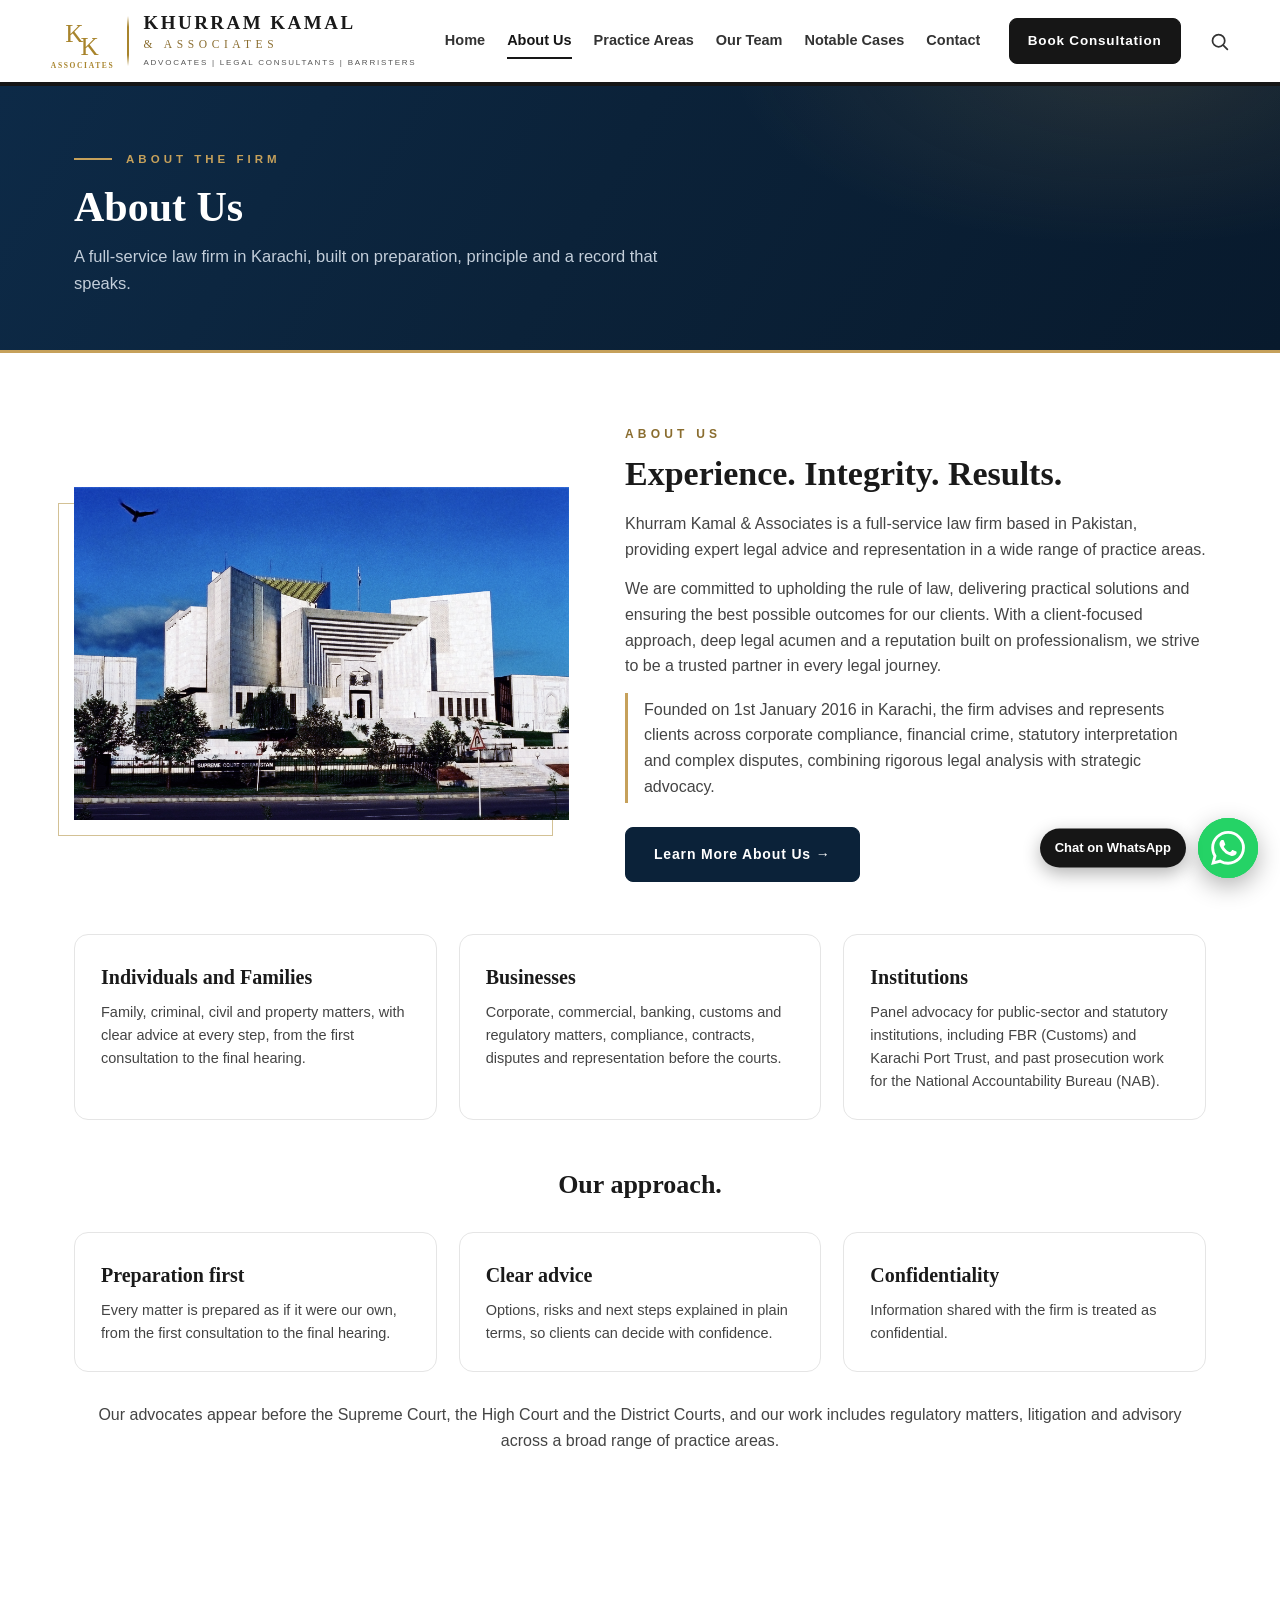
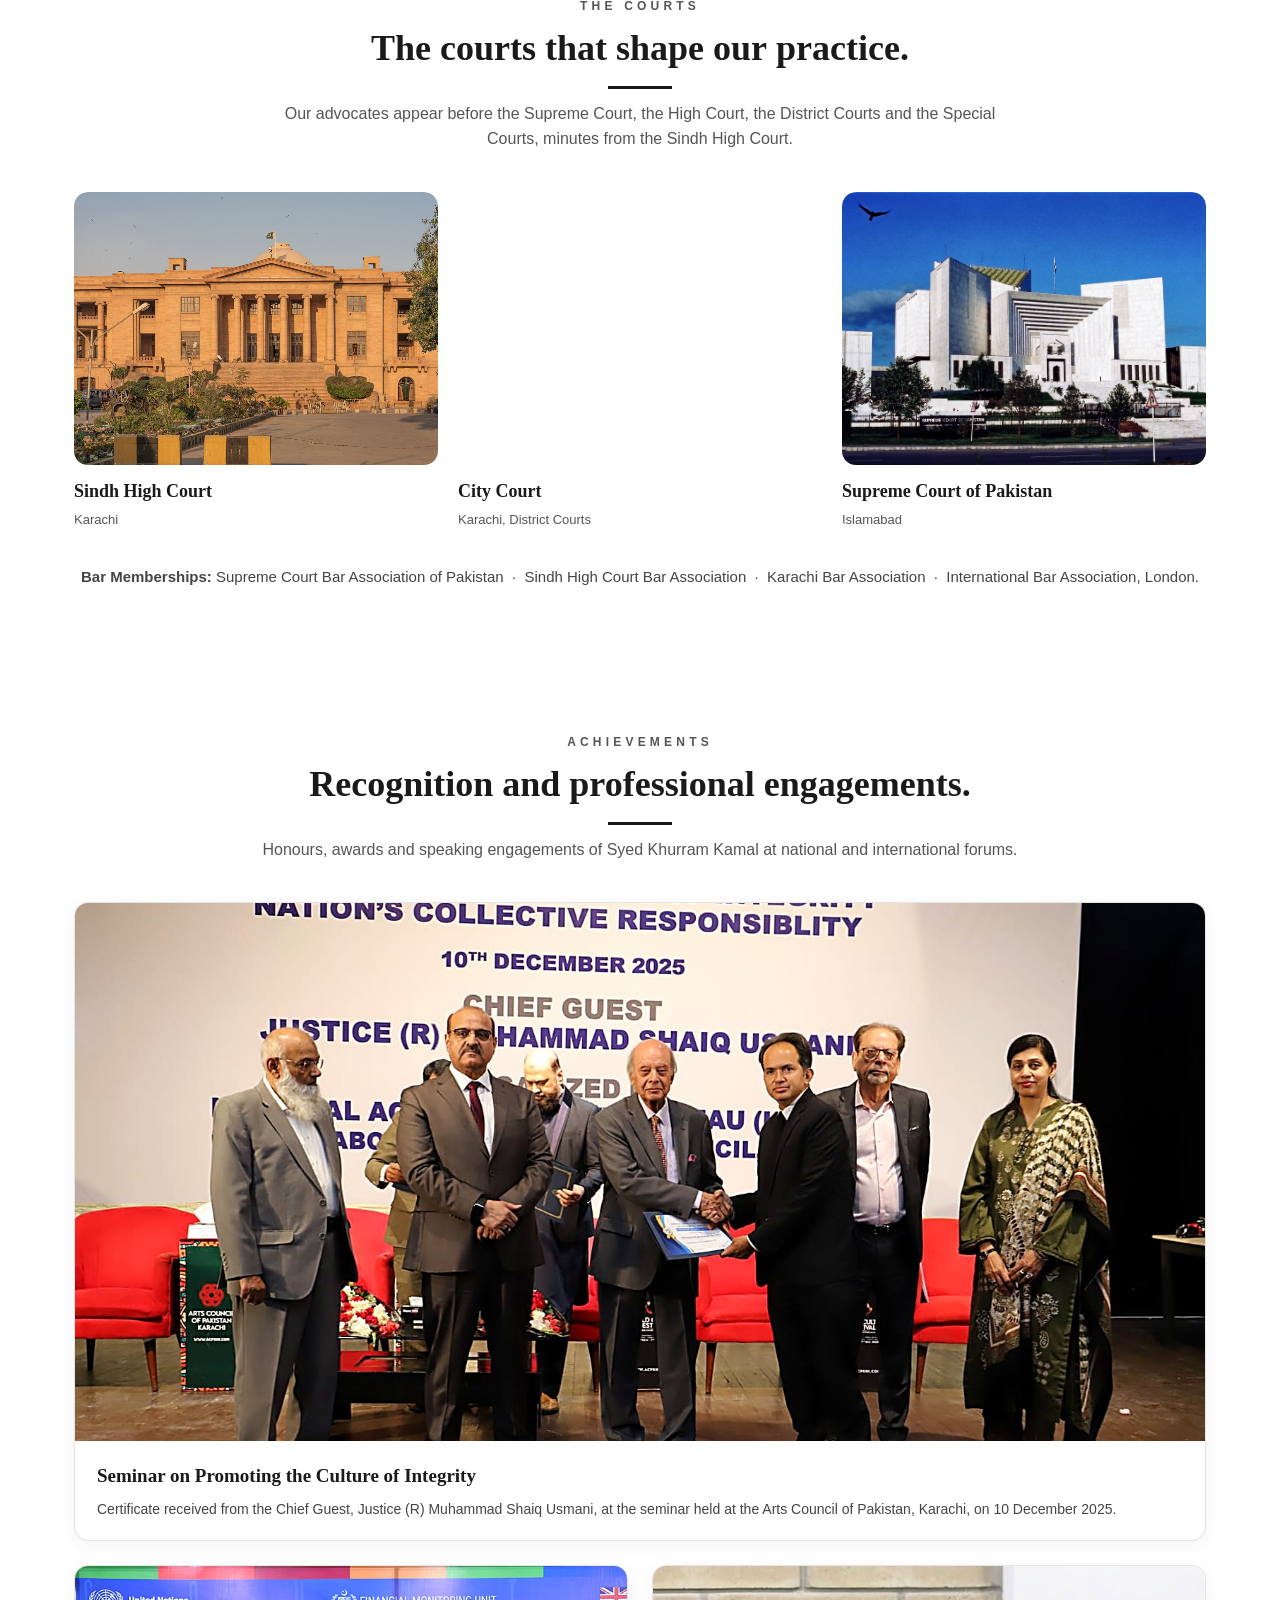
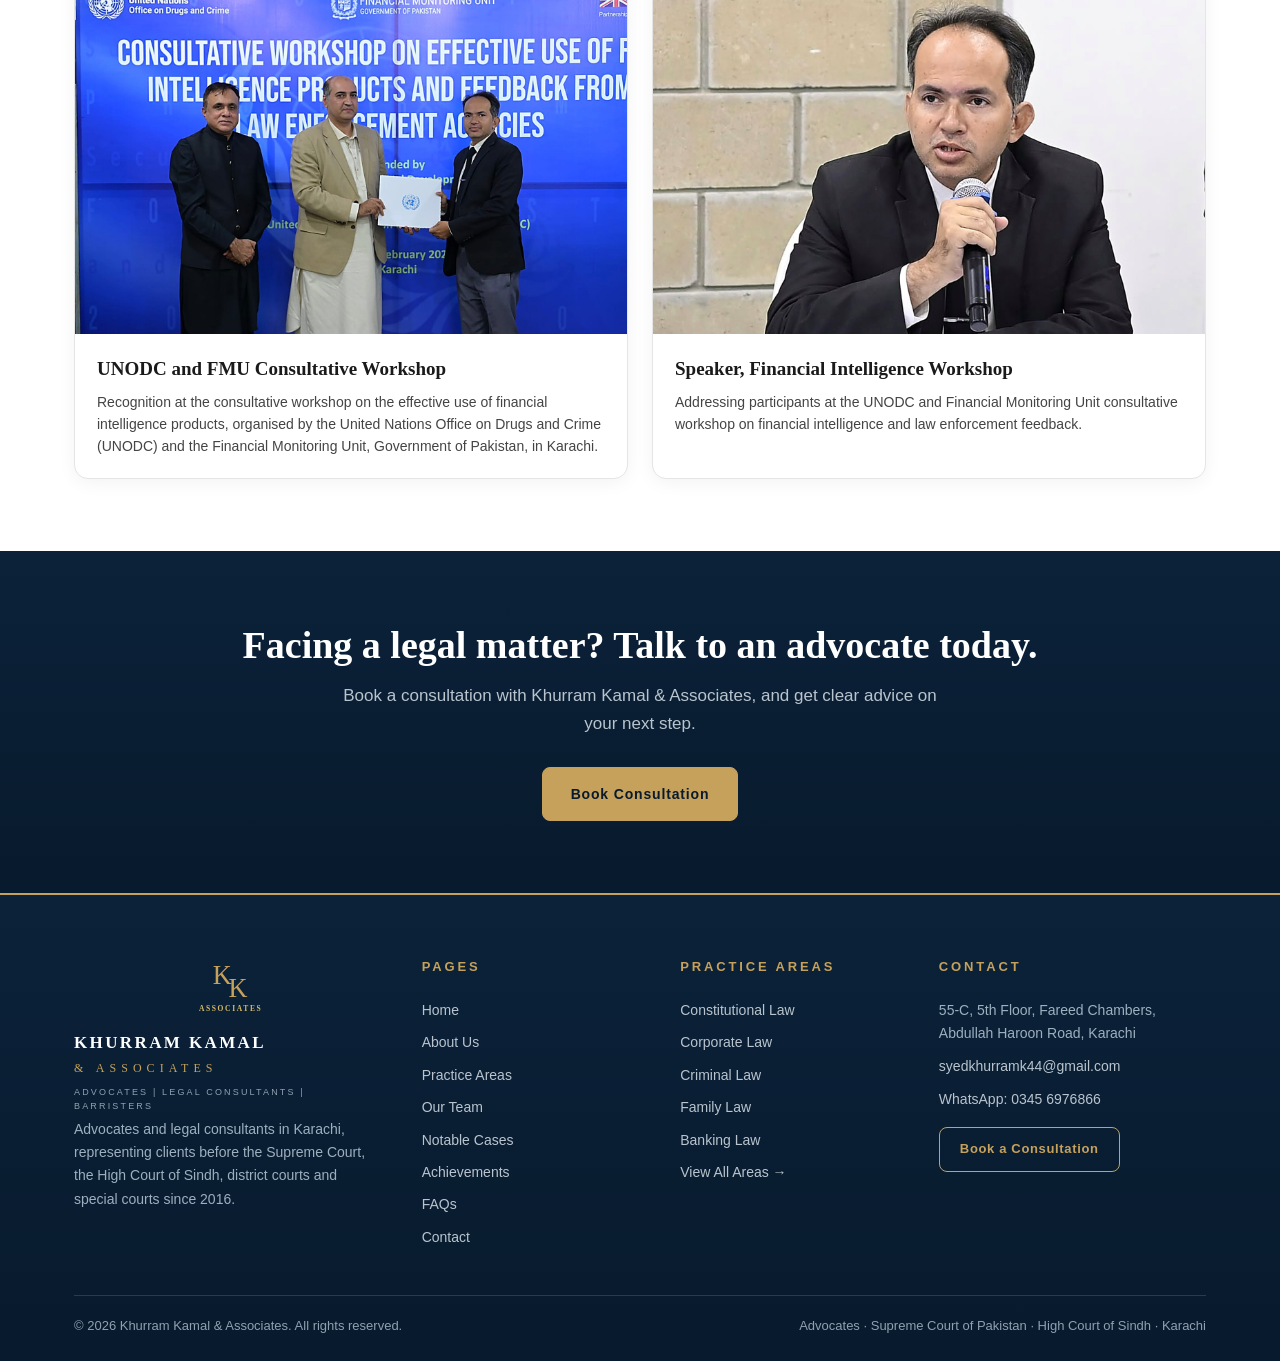
==== about.html @ be149518 "Founded on 1st January 2016" ====
<!DOCTYPE html>
<html lang="en">
<head>
<meta charset="UTF-8">
<meta name="viewport" content="width=device-width, initial-scale=1.0">
<link rel="icon" href="data:image/svg+xml,%3Csvg xmlns='http://www.w3.org/2000/svg' viewBox='0 0 64 64'%3E%3Ctext x='23' y='38' text-anchor='middle' font-family='Georgia,serif' font-size='30' fill='%23A8842C'%3EK%3C/text%3E%3Ctext x='41' y='53' text-anchor='middle' font-family='Georgia,serif' font-size='30' fill='%23A8842C'%3EK%3C/text%3E%3C/svg%3E">
<title>About Us | Khurram Kamal & Associates, Karachi</title>
<meta name="description" content="About Khurram Kamal & Associates, a full-service litigation law firm in Karachi, founded in 2016. Experience, integrity and results before the Supreme Court, the High Court and district courts.">
<meta property="og:type" content="website">
<meta property="og:title" content="About Us | Khurram Kamal & Associates, Karachi">
<meta property="og:description" content="About Khurram Kamal & Associates, a full-service litigation law firm in Karachi, founded in 2016. Experience, integrity and results before the Supreme Court, the High Court and district courts.">
<meta name="twitter:card" content="summary">
<meta name="twitter:title" content="About Us | Khurram Kamal & Associates, Karachi">
<meta name="twitter:description" content="About Khurram Kamal & Associates, a full-service litigation law firm in Karachi, founded in 2016. Experience, integrity and results before the Supreme Court, the High Court and district courts.">

  <link rel="stylesheet" href="styles.css">
</head>
<body>

<header>
  <div class="wrap head">
    <a class="brand" href="index.html" style="flex-shrink:0">
      <div class="logo-stack"><div class="logo-mark" aria-hidden="true"><svg viewBox="0 0 64 64" fill="none" aria-hidden="true"><text x="23" y="38" text-anchor="middle" font-family="Georgia, 'Times New Roman', serif" font-size="30" fill="#A8842C">K</text><text x="41" y="53" text-anchor="middle" font-family="Georgia, 'Times New Roman', serif" font-size="30" fill="#A8842C">K</text></svg></div><div class="logo-sub">ASSOCIATES</div></div>
      <div class="brand-sep" aria-hidden="true"></div>
      <div><div class="bname">KHURRAM KAMAL</div><div class="band">&amp; ASSOCIATES</div><div class="bsub">ADVOCATES | LEGAL CONSULTANTS | BARRISTERS</div></div>
    </a>
    <nav id="mainNav">
      <a href="index.html">Home</a>
      <a href="about.html" class="active">About Us</a>
      <a href="practice-areas.html">Practice Areas</a>
      <a href="team.html">Our Team</a>
      <a href="cases.html">Notable Cases</a>
      <a href="contact.html">Contact</a>
      <a class="nav-cta" href="book-consultation.html">Book Consultation</a>
    </nav>
    <a class="btn black" href="book-consultation.html">Book Consultation</a>
    <a class="search-ico-h" href="practice-areas.html" aria-label="Search practice areas"><svg viewBox="0 0 24 24" fill="none" stroke="currentColor" stroke-width="2" stroke-linecap="round" aria-hidden="true"><circle cx="11" cy="11" r="7"/><path d="M21 21l-4.3-4.3"/></svg></a>
    <button class="menu-btn" id="menuBtn" type="button" aria-label="Open menu" aria-expanded="false"><span></span><span></span><span></span></button>
  </div>
</header>

<main id="top">
  <div class="page-hero">
    <div class="wrap">
      <div class="ph-kicker">About the Firm</div>
      <h1>About Us</h1>
      <p>A full-service law firm in Karachi, built on preparation, principle and a record that speaks.</p>
    </div>
  </div>
<section id="about">
    <div class="wrap">
      <div class="about-flex">
        <div class="about-photo"><img src="images/supreme-court.jpg" alt="Supreme Court of Pakistan, Islamabad" loading="lazy" decoding="async"></div>
        <div class="about-copy">
          <div class="eyebrow">About Us</div>
          <h2>Experience. Integrity. Results.</h2>
          <p>Khurram Kamal &amp; Associates is a full-service law firm based in Pakistan, providing expert legal advice and representation in a wide range of practice areas.</p>
          <p>We are committed to upholding the rule of law, delivering practical solutions and ensuring the best possible outcomes for our clients. With a client-focused approach, deep legal acumen and a reputation built on professionalism, we strive to be a trusted partner in every legal journey.</p>
          <p class="about-note">Founded on 1st January 2016 in Karachi, the firm advises and represents clients across corporate compliance, financial crime, statutory interpretation and complex disputes, combining rigorous legal analysis with strategic advocacy.</p>
          <a class="btn btn-navy" href="team.html">Learn More About Us →</a>
        </div>
      </div>
      <div class="serve">
        <div><h3>Individuals and Families</h3><p>Family, criminal, civil and property matters, with clear advice at every step, from the first consultation to the final hearing.</p></div>
        <div><h3>Businesses</h3><p>Corporate, commercial, banking, customs and regulatory matters, compliance, contracts, disputes and representation before the courts.</p></div>
        <div><h3>Institutions</h3><p>Panel advocacy for public-sector and statutory institutions, including FBR (Customs) and Karachi Port Trust, and past prosecution work for the National Accountability Bureau (NAB).</p></div>
      </div>
      <h3 style="text-align:center; margin-top:44px; font-size:26px;">Our approach.</h3>
      <div class="serve" style="margin-top:26px;">
        <div><h3>Preparation first</h3><p>Every matter is prepared as if it were our own, from the first consultation to the final hearing.</p></div>
        <div><h3>Clear advice</h3><p>Options, risks and next steps explained in plain terms, so clients can decide with confidence.</p></div>
        <div><h3>Confidentiality</h3><p>Information shared with the firm is treated as confidential.</p></div>
      </div>
      <p style="text-align:center; color:#444; margin-top:30px; font-size:16px;">Our advocates appear before the Supreme Court, the High Court and the District Courts, and our work includes regulatory matters, litigation and advisory across a broad range of practice areas.</p>
    </div>
  </section>
<section id="courts">
    <div class="wrap">
      <div class="sec-head">
        <div class="eyebrow">The Courts</div>
        <h2>The courts that shape our practice.</h2>
        <p>Our advocates appear before the Supreme Court, the High Court, the District Courts and the Special Courts, minutes from the Sindh High Court.</p>
      </div>
      <div class="courts">
        <figure class="court"><img src="images/sindh-high-court.jpg" alt="Sindh High Court, Karachi" loading="lazy" decoding="async"><figcaption><strong>Sindh High Court</strong><span>Karachi</span></figcaption></figure>
        <figure class="court"><img src="images/city-court.jpg" alt="City Court, Karachi" loading="lazy" decoding="async"><figcaption><strong>City Court</strong><span>Karachi, District Courts</span></figcaption></figure>
        <figure class="court"><img src="images/supreme-court.jpg" alt="Supreme Court of Pakistan, Islamabad" loading="lazy" decoding="async"><figcaption><strong>Supreme Court of Pakistan</strong><span>Islamabad</span></figcaption></figure>
      </div>
      <p class="bar-line"><strong>Bar Memberships:</strong> Supreme Court Bar Association of Pakistan &nbsp;·&nbsp; Sindh High Court Bar Association &nbsp;·&nbsp; Karachi Bar Association &nbsp;·&nbsp; International Bar Association, London.</p>
    </div>
  </section>
<section id="achievements">
    <div class="wrap">
      <div class="sec-head">
        <div class="eyebrow">Achievements</div>
        <h2>Recognition and professional engagements.</h2>
        <p>Honours, awards and speaking engagements of Syed Khurram Kamal at national and international forums.</p>
      </div>
      <div class="ach">
        <figure class="achcard full">
          <img src="images/award-integrity-seminar.jpg" alt="Syed Khurram Kamal receiving a certificate from Justice (R) Muhammad Shaiq Usmani at the Seminar on Promoting the Culture of Integrity, Arts Council of Pakistan, Karachi" loading="lazy">
          <figcaption class="cap"><strong>Seminar on Promoting the Culture of Integrity</strong><p>Certificate received from the Chief Guest, Justice (R) Muhammad Shaiq Usmani, at the seminar held at the Arts Council of Pakistan, Karachi, on 10 December 2025.</p></figcaption>
        </figure>
        <figure class="achcard">
          <img src="images/award-unodc-fmu.jpg" alt="Syed Khurram Kamal receiving a shield at the UNODC and Financial Monitoring Unit consultative workshop in Karachi" loading="lazy">
          <figcaption class="cap"><strong>UNODC and FMU Consultative Workshop</strong><p>Recognition at the consultative workshop on the effective use of financial intelligence products, organised by the United Nations Office on Drugs and Crime (UNODC) and the Financial Monitoring Unit, Government of Pakistan, in Karachi.</p></figcaption>
        </figure>
        <figure class="achcard">
          <img src="images/speaking-workshop.jpg" alt="Syed Khurram Kamal speaking at the UNODC and Financial Monitoring Unit workshop" loading="lazy">
          <figcaption class="cap"><strong>Speaker, Financial Intelligence Workshop</strong><p>Addressing participants at the UNODC and Financial Monitoring Unit consultative workshop on financial intelligence and law enforcement feedback.</p></figcaption>
        </figure>
      </div>
    </div>
  </section>
<section class="dark cta-banner">
    <div class="wrap">
      <h2>Facing a legal matter? Talk to an advocate today.</h2>
      <p>Book a consultation with Khurram Kamal &amp; Associates, and get clear advice on your next step.</p>
      <a class="btn white" href="book-consultation.html">Book Consultation</a>
    </div>
  </section>

</main>

<footer>
  <div class="wrap">
    <div class="fgrid">
      <div class="fcol fbrand">
        <div class="fstack"><div class="fmark" aria-hidden="true"><svg viewBox="0 0 64 64" fill="none" aria-hidden="true"><text x="23" y="38" text-anchor="middle" font-family="Georgia, 'Times New Roman', serif" font-size="30" fill="#C6A15B">K</text><text x="41" y="53" text-anchor="middle" font-family="Georgia, 'Times New Roman', serif" font-size="30" fill="#C6A15B">K</text></svg></div><div class="fsub">ASSOCIATES</div></div>
        <div class="fname">KHURRAM KAMAL</div>
        <div class="fname2">&amp; ASSOCIATES</div>
        <div class="fsub">ADVOCATES | LEGAL CONSULTANTS | BARRISTERS</div>
        <p class="fdesc">Advocates and legal consultants in Karachi, representing clients before the Supreme Court, the High Court of Sindh, district courts and special courts since 2016.</p>
      </div>
      <div class="fcol">
        <h4>Pages</h4>
        <a href="index.html">Home</a>
        <a href="about.html">About Us</a>
        <a href="practice-areas.html">Practice Areas</a>
        <a href="team.html">Our Team</a>
        <a href="cases.html">Notable Cases</a>
        <a href="about.html#achievements">Achievements</a>
        <a href="book-consultation.html#faq">FAQs</a>
        <a href="contact.html">Contact</a>
      </div>
      <div class="fcol">
        <h4>Practice Areas</h4>
        <a href="practice-areas.html">Constitutional Law</a>
        <a href="practice-areas.html">Corporate Law</a>
        <a href="practice-areas.html">Criminal Law</a>
        <a href="practice-areas.html">Family Law</a>
        <a href="practice-areas.html">Banking Law</a>
        <a href="practice-areas.html">View All Areas →</a>
      </div>
      <div class="fcol">
        <h4>Contact</h4>
        <p>55-C, 5th Floor, Fareed Chambers, Abdullah Haroon Road, Karachi</p>
        <a href="mailto:syedkhurramk44@gmail.com">syedkhurramk44@gmail.com</a>
        <a href="https://wa.me/923456976866" target="_blank" rel="noopener">WhatsApp: 0345 6976866</a>
        <a class="fbtn" href="book-consultation.html">Book a Consultation</a>
      </div>
    </div>
    <div class="fbar">
      <span>© 2026 Khurram Kamal &amp; Associates. All rights reserved.</span>
      <span>Advocates · Supreme Court of Pakistan · High Court of Sindh · Karachi</span>
    </div>
  </div>
</footer>

<!-- Floating WhatsApp chat button -->
<a class="wa-float" href="https://wa.me/923456976866?text=Hello%20Khurram%20Kamal%20Associates%2C%20I%20would%20like%20to%20discuss%20a%20legal%20matter." target="_blank" rel="noopener" aria-label="Chat on WhatsApp">
  <span class="wa-label">Chat on WhatsApp</span>
  <svg viewBox="0 0 24 24" aria-hidden="true"><path d="M17.472 14.382c-.297-.149-1.758-.867-2.03-.967-.273-.099-.471-.148-.67.15-.197.297-.767.966-.94 1.164-.173.199-.347.223-.644.075-.297-.15-1.255-.463-2.39-1.475-.883-.788-1.48-1.761-1.653-2.059-.173-.297-.018-.458.13-.606.134-.133.298-.347.446-.52.149-.174.198-.298.298-.497.099-.198.05-.371-.025-.52-.075-.149-.669-1.612-.916-2.207-.242-.579-.487-.5-.669-.51-.173-.008-.371-.01-.57-.01-.198 0-.52.074-.792.372-.272.297-1.04 1.016-1.04 2.479 0 1.462 1.065 2.875 1.213 3.074.149.198 2.096 3.2 5.077 4.487.709.306 1.262.489 1.694.625.712.227 1.36.195 1.871.118.571-.085 1.758-.719 2.006-1.413.248-.694.248-1.289.173-1.413-.074-.124-.272-.198-.57-.347m-5.421 7.403h-.004a9.87 9.87 0 01-5.031-1.378l-.361-.214-3.741.982.998-3.648-.235-.374a9.86 9.86 0 01-1.51-5.26c.001-5.45 4.436-9.884 9.888-9.884 2.64 0 5.122 1.03 6.988 2.898a9.825 9.825 0 012.893 6.994c-.003 5.45-4.437 9.884-9.885 9.884m8.413-18.297A11.815 11.815 0 0012.05 0C5.495 0 .16 5.335.157 11.892c0 2.096.547 4.142 1.588 5.945L.057 24l6.305-1.654a11.882 11.882 0 005.683 1.448h.005c6.554 0 11.89-5.335 11.893-11.893a11.821 11.821 0 00-3.48-8.413z"/></svg>
</a>

<script src="scripts.js"></script>
</body>
</html>
---- styles.css ----
:root { --black:#161616; --ink:#1a1a1a; --muted:#555; --line:#e5e5e5; --bg:#f6f6f6; --white:#fff; --navy:#0B2239; --navy2:#081A2D; --gold:#C6A15B; }
  * { margin:0; padding:0; box-sizing:border-box; }
  html { scroll-behavior:smooth; scroll-padding-top:96px; }
  body { font-family:Arial,Helvetica,sans-serif; background:var(--white); color:var(--ink); line-height:1.6; overflow-x:hidden; }
  img { max-width:100%; }
  h1, h2, h3, .serif { font-family:Georgia,'Times New Roman',serif; }
  a { color:inherit; text-decoration:none; }
  .wrap { max-width:1180px; margin:0 auto; padding:0 24px; }
  /* Top bar */
  .topbar { background:var(--black); color:#bbb; font-size:12px; letter-spacing:.04em; }
  .topbar .wrap { display:flex; justify-content:space-between; gap:16px; padding-top:9px; padding-bottom:9px; flex-wrap:wrap; }
  .topbar a:hover { color:var(--white); }
  /* Header */
  header { position:sticky; top:0; z-index:50; background:var(--white); border-bottom:4px solid var(--black); }
  .head { display:flex; align-items:center; justify-content:space-between; gap:20px; padding:10px 0; flex-wrap:nowrap; }
  .head .btn { padding:11px 18px; font-size:13.5px; }
  .brand { display:flex; align-items:center; gap:14px; min-width:0; }
  .logo-mark { width:54px; height:54px; background:transparent; border-radius:0; display:flex; align-items:center; justify-content:center; flex-shrink:0; }
  .logo-mark svg { height:54px; width:54px; }
  .logo-stack { display:flex; flex-direction:column; align-items:center; flex-shrink:0; }
  .logo-sub { font-family:Georgia,serif; font-size:7.5px; font-weight:700; letter-spacing:.22em; color:#A8842C; white-space:nowrap; margin-top:-4px; transform:translateX(.11em); }
  .brand-sep { width:2px; height:50px; background:linear-gradient(180deg, rgba(168,132,44,0) 0%, #A8842C 22%, #A8842C 78%, rgba(168,132,44,0) 100%); flex-shrink:0; }
  .brand .bname { font-family:Georgia,serif; font-weight:700; font-size:19px; letter-spacing:.13em; line-height:1.12; white-space:nowrap; color:var(--ink); }
  .brand > div:last-child { text-align:left; }
  .brand .band { font-family:Georgia,serif; font-size:11.5px; letter-spacing:.4em; color:#8a6d2f; margin-top:2px; white-space:nowrap; }
  .brand .bsub { font-size:8px; letter-spacing:.22em; color:var(--muted); margin-top:4px; white-space:nowrap; }
  nav { display:flex; gap:22px; font-size:14.5px; font-weight:600; flex-wrap:nowrap; overflow-x:auto; scrollbar-width:none; }
  nav::-webkit-scrollbar { display:none; }
  nav a { color:#333; padding:6px 0; position:relative; white-space:nowrap; }
  nav a::after { content:""; position:absolute; left:0; bottom:0; width:100%; height:2px; background:var(--black); transform:scaleX(0); transform-origin:left; transition:transform .3s ease; }
  nav a:hover { color:var(--black); }
  nav a:hover::after { transform:scaleX(1); }
  nav a.active { color:var(--black); }
  nav a.active::after { transform:scaleX(1); }
  .search-ico-h { display:flex; align-items:center; color:#333; flex-shrink:0; }
  nav a.nav-cta { display:none; }
  .search-ico-h svg { width:21px; height:21px; }
  .search-ico-h:hover { color:var(--black); }
  .btn { display:inline-block; font-size:14px; font-weight:700; letter-spacing:.06em; padding:15px 28px; border-radius:8px; border:1.5px solid var(--black); cursor:pointer; white-space:nowrap; transition:transform .25s cubic-bezier(.34,1.45,.44,1), background .25s ease, color .25s ease, box-shadow .25s ease; }
  .btn:hover { transform:translateY(-2px); }
  .btn:active { transform:scale(.97); }
  .btn.white::after { background:linear-gradient(105deg, transparent, rgba(0,0,0,.10), transparent); }
  .btn.black { background:var(--black); color:var(--white); }
  .btn.black:hover { background:#2a2a2a; }
  .btn.white { background:var(--white); color:var(--black); }
  .btn.white:hover { background:#f0f0f0; }
  .menu-btn { display:none; width:48px; height:48px; border:none; border-radius:8px; background:transparent; cursor:pointer; align-items:center; justify-content:center; flex-direction:column; gap:6px; flex-shrink:0; }
  .menu-btn span { display:block; width:26px; height:3px; background:var(--black); border-radius:2px; }
  @media (min-width:1181px) { .head { justify-content:space-between; } }
  @media (max-width:1180px) {
    nav { display:none; position:absolute; top:100%; left:0; right:0; background:var(--white); flex-direction:column; gap:0; border-bottom:1px solid var(--line); box-shadow:0 14px 28px rgba(0,0,0,.12); z-index:60; }
    nav.open { display:flex; }
    nav a { padding:15px 24px; border-bottom:1px solid #f0f0f0; font-size:14px; }
    nav a:last-child { border-bottom:none; }
    .menu-btn { display:flex; }
  }
  /* Hero */
  .hero { position:relative; overflow:hidden; background:var(--white); color:var(--ink); padding:84px 0 76px; text-align:center; }
  .hero .wrap { position:relative; z-index:1; }
  .hero .kicker { font-size:12px; letter-spacing:.35em; color:#555; font-weight:700; }
  .hero h1 { font-size:50px; line-height:1.14; margin:18px auto 14px; max-width:820px; }
  .hero p { font-size:17px; color:#444; max-width:720px; margin:0 auto 28px; }
  .hero .cta-row { display:flex; gap:14px; justify-content:center; flex-wrap:wrap; margin-bottom:30px; }
  .searchbar { display:flex; align-items:center; max-width:640px; margin:0 auto; border:1px solid #e2e2e2; border-radius:999px; background:var(--white); box-shadow:0 14px 36px rgba(0,0,0,.13); padding:6px; transition:box-shadow .25s ease, border-color .25s ease; }
  .searchbar:focus-within { border-color:var(--black); box-shadow:0 14px 36px rgba(0,0,0,.13), 0 0 0 2px var(--black); }
  .search-ico { display:flex; align-items:center; padding:0 4px 0 16px; color:#777; flex-shrink:0; }
  .search-ico svg { width:20px; height:20px; }
  .searchbar input { flex:1; min-width:0; border:none; outline:none; padding:12px 8px; font-size:16px; font-family:inherit; background:transparent; }
  .searchbar button { border:none; background:var(--black); color:var(--white); padding:13px 28px; font-size:15px; font-weight:700; cursor:pointer; border-radius:999px; flex-shrink:0; transition:background .25s ease, transform .2s ease; }
  .searchbar button:hover { background:#2a2a2a; }
  .searchbar button:active { transform:scale(.96); }
  .chips { display:flex; gap:10px; justify-content:center; flex-wrap:wrap; margin-top:18px; }
  .chip { border:1px solid #161616; border-radius:999px; padding:7px 16px; font-size:13px; color:#161616; cursor:pointer; background:transparent; transition:transform .25s ease, background .25s ease, color .25s ease; }
  .chip:hover, .chip.active { background:var(--black); color:var(--white); border-color:var(--black); }
  .trustbar { margin-top:26px; font-size:13px; font-weight:700; letter-spacing:.06em; color:#555; }
  .trustbar span { color:#161616; }
  /* Hero person — Khurram Kamal on the front */
  .hero-person { text-align:center; }
  .hero-person img { width:100%; max-width:360px; aspect-ratio:1; object-fit:cover; border-radius:50%; border:3px solid var(--black); box-shadow:0 10px 30px rgba(0,0,0,.18); display:block; margin:0 auto; animation:heroPhoto .9s cubic-bezier(.22,1.3,.36,1) both .15s, photoGlow 5.5s ease-in-out 1.2s infinite alternate; }
  .hero-person .hp-name { font-family:Georgia,serif; font-size:22px; font-weight:700; color:#161616; margin-top:14px; }
  .hero-person .hp-title { font-size:12px; letter-spacing:.14em; text-transform:uppercase; color:#666; margin-top:4px; }
  @media (min-width:821px) {
    .hero .wrap { display:grid; grid-template-columns:1.2fr .8fr; gap:48px; align-items:center; text-align:left; }
    .hero .hero-copy { order:1; text-align:left; }
    .hero .hero-person { order:2; }
    .hero .hero-copy h1 { margin:18px 0 14px; }
    .hero .hero-copy p { margin:0 0 28px; }
    .hero .hero-copy .cta-row { justify-content:flex-start; }
    .hero .hero-copy .searchbar { margin:0; }
    .hero .hero-copy .chips { justify-content:flex-start; }
  }
  @media (max-width:820px) {
    .hero-person img { max-width:230px; }
  }
  /* Stats */
  .stats { background:var(--white); border-bottom:1px solid var(--line); }
  .stats .row { display:grid; grid-template-columns:repeat(3,1fr); text-align:center; }
  .stat { padding:28px 12px; border-right:1px solid var(--line); }
  .stat:last-child { border-right:none; }
  .stat .num { font-family:Georgia,serif; font-size:34px; font-weight:700; }
  .stat .lbl { font-size:11px; letter-spacing:.2em; text-transform:uppercase; color:var(--muted); margin-top:4px; }
  /* Sections */
  section { padding:72px 0; }
  .sec-head { text-align:center; max-width:760px; margin:0 auto 40px; }
  .eyebrow { font-size:12px; letter-spacing:.35em; font-weight:700; color:var(--muted); text-transform:uppercase; margin-bottom:10px; }
  h2 { font-size:36px; line-height:1.2; }
  .sec-head p { color:var(--muted); margin-top:12px; font-size:16px; }
  .grey { background:var(--bg); }
  .dark { background:linear-gradient(180deg, var(--navy), var(--navy2)); color:var(--white); }
  .dark .sec-head p { color:#B9C4CE; }
  .dark .eyebrow { color:var(--gold); }
  .dark .sec-head h2::after { background:var(--gold); }
  /* Serve grid */
  .serve { display:grid; grid-template-columns:repeat(3,1fr); gap:22px; margin-top:36px; text-align:left; }
  .serve div { border:1px solid var(--line); border-radius:14px; padding:26px; background:var(--white); }
  .serve h3 { font-size:20px; margin-bottom:8px; }
  .serve p { font-size:14.5px; color:#444; }
  /* Practice cards */
  .areas { display:grid; grid-template-columns:repeat(3,1fr); gap:20px; }
  .area { background:var(--white); border:1px solid var(--line); border-radius:14px; padding:26px; box-shadow:0 4px 18px rgba(0,0,0,.05); }
  .area .n { font-family:Georgia,serif; font-size:14px; color:#999; }
  .area h3 { font-size:21px; margin:10px 0 8px; }
  .area p { font-size:14px; color:var(--muted); }
  .area .go { display:inline-block; margin-top:16px; font-size:13px; font-weight:700; }
  .area .go:hover { text-decoration:underline; }
  .no-results { display:none; text-align:center; color:var(--muted); padding:30px 0; font-size:16px; }
  /* Detail accordion */
  .detail-head { text-align:center; margin:56px auto 26px; max-width:720px; }
  .detail-head h3 { font-size:26px; }
  .detail-head p { color:var(--muted); margin-top:8px; font-size:15px; }
  .acc { max-width:860px; margin:0 auto; }
  .acc details { border:1px solid var(--line); border-radius:12px; padding:17px 22px; margin-bottom:10px; background:var(--white); }
  .acc summary { font-family:Georgia,serif; font-size:18px; font-weight:700; cursor:pointer; list-style:none; }
  .acc summary::-webkit-details-marker { display:none; }
  .acc summary::after { content:"+"; float:right; font-size:22px; line-height:1; color:#888; }
  .acc details[open ] summary::after { content:"–"; }
  .acc ul { list-style:none; margin-top:12px; }
  .acc li { font-size:14.5px; color:#444; padding:4px 0 4px 18px; position:relative; }
  .acc li::before { content:"·"; position:absolute; left:0; color:#999; }
  /* Lawyer cards */
  .lawyers { display:grid; gap:22px; }
  .lawyer { display:flex; gap:26px; background:var(--white); border:1px solid var(--line); border-radius:16px; padding:26px; box-shadow:0 6px 22px rgba(0,0,0,.06); }
  .lawyer .photo { width:300px; height:300px;
  .lawyer.featured { border:2px solid var(--black); }
  .lawyer.featured .photo { width:400px; height:400px; }
  .lawyer.featured h3 { font-size:30px; } object-fit:cover; border-radius:12px; flex-shrink:0; background:#eee; transition:transform .4s ease; }
  .lawyer .photo-placeholder { width:300px; height:300px; border-radius:12px; flex-shrink:0; background:var(--black); color:var(--white); display:flex; align-items:center; justify-content:center; font-family:Georgia,serif; font-size:88px; font-weight:700; letter-spacing:.05em; }
  .lawyer:hover .photo { transform:scale(1.03); }
  .lawyer .info { flex:1; min-width:0; }
  .lawyer h3 { font-size:26px; }
  .lawyer .title { font-size:13px; font-weight:700; letter-spacing:.08em; text-transform:uppercase; color:var(--muted); margin:4px 0 10px; }
  .lawyer .exp { font-size:14px; font-weight:700; margin-bottom:10px; }
  .lawyer p.bio { font-size:14.5px; color:#444; margin-bottom:12px; }
  .tags { display:flex; gap:8px; flex-wrap:wrap; margin-bottom:14px; }
  .tag { font-size:12px; background:#f0f0f0; border:1px solid var(--line); border-radius:999px; padding:5px 12px; color:#333; }
  .lawyer ul { list-style:none; font-size:13.5px; color:#444; margin-bottom:16px; }
  .lawyer ul li { padding:3px 0 3px 16px; position:relative; }
  .lawyer ul li::before { content:"·"; position:absolute; left:0; color:#999; }
  /* Steps */
  .steps { display:grid; grid-template-columns:repeat(3,1fr); gap:22px; }
  .step { background:var(--white); border:1px solid var(--line); border-radius:14px; padding:28px; box-shadow:0 4px 18px rgba(0,0,0,.05); }
  .step .snum { width:44px; height:44px; border-radius:50%; background:var(--black); color:var(--white); display:flex; align-items:center; justify-content:center; font-family:Georgia,serif; font-size:19px; font-weight:700; margin-bottom:14px; }
  .step h3 { font-size:20px; margin-bottom:8px; }
  .step p { font-size:14px; color:var(--muted); }
  /* Why us */
  .why { display:grid; grid-template-columns:repeat(2,1fr); gap:0; border-top:1px solid rgba(255,255,255,.16); margin-top:10px; }
  .why div { padding:26px 26px 26px 0; border-bottom:1px solid rgba(255,255,255,.16); }
  .why div:nth-child(odd) { border-right:1px solid rgba(255,255,255,.16); padding-right:28px; }
  .why div:nth-child(even) { padding-left:28px; }
  .why h3 { font-size:20px; margin-bottom:6px; color:var(--gold); }
  .why p { font-size:14px; color:#B9C4CE; }
  /* Chambers */
  .chambers-box { max-width:760px; margin:0 auto; text-align:center; }
  .chambers-box p { color:#444; font-size:16px; margin-top:12px; }
  /* FAQ */
  .faq { max-width:820px; margin:0 auto; }
  .faq details { border:1px solid var(--line); border-radius:12px; padding:18px 22px; margin-bottom:12px; background:var(--white); }
  .faq summary { font-family:Georgia,serif; font-size:18px; font-weight:700; cursor:pointer; list-style:none; }
  .faq summary::-webkit-details-marker { display:none; }
  .faq summary::after { content:"+"; float:right; font-size:22px; line-height:1; color:#888; }
  .faq details[open ] summary::after { content:"–"; }
  .faq p { font-size:15px; color:#444; margin-top:10px; }
  /* CTA banner */
  .cta-banner { text-align:center; }
  .cta-banner h2 { font-size:38px; }
  .cta-banner p { color:#B9C4CE; font-size:17px; margin:14px auto 30px; max-width:600px; }
  .cta-banner .btn.white { background:var(--gold); color:var(--navy2); border-color:var(--gold); }
  .cta-banner .btn.white:hover { background:#D4B878; }
  /* Contact */
  .contact-grid { display:grid; grid-template-columns:1.25fr 1fr; gap:52px; align-items:start; }
  .contact-form { display:grid; gap:15px; }
  .contact-form label { font-size:12px; letter-spacing:.12em; text-transform:uppercase; color:#555; display:block; margin-bottom:5px; font-weight:700; }
  .contact-form input, .contact-form select, .contact-form textarea { width:100%; font-size:15px; padding:13px 14px; border:1.5px solid #ccc; border-radius:10px; background:#fff; color:#111; outline:none; font-family:inherit; }
  .contact-form input:focus, .contact-form select:focus, .contact-form textarea:focus { border-color:#000; }
  .contact-form textarea { min-height:120px; resize:vertical; }
  .form-note { font-size:13px; color:#777; }
  .contact-info h3 { font-size:20px; margin-bottom:8px; }
  .contact-info p, .contact-info a { font-size:15px; color:#333; }
  /* Footer */
  footer { background:linear-gradient(180deg, var(--navy), var(--navy2)); color:#B9C4CE; padding:56px 0 0; font-size:14px; border-top:2px solid var(--gold); }
  footer .fgrid { display:grid; grid-template-columns:1.4fr 1fr 1fr 1.2fr; gap:36px; text-align:left; }
  footer .fmark { width:56px; height:56px; display:flex; align-items:center; margin:0 0 14px; }
  footer .fmark svg { height:56px; width:56px; }
  footer .fstack { display:flex; flex-direction:column; align-items:center; margin:0 0 14px; }
  footer .fstack .fmark { margin:0; }
  footer .fstack .fsub { font-family:Georgia,serif; font-size:7.5px; font-weight:700; letter-spacing:.22em; color:#D9BC6A; white-space:nowrap; margin-top:-4px; transform:translateX(.11em); }
  footer .fname { color:var(--white); font-family:Georgia,serif; font-size:17px; letter-spacing:.14em; font-weight:700; }
  footer .fname2 { color:var(--gold); font-family:Georgia,serif; font-size:12px; letter-spacing:.42em; margin-top:3px; }
  footer .fsub { font-size:9px; letter-spacing:.24em; color:#8FA1B0; margin-top:6px; }
  footer .fdesc { margin-top:14px; line-height:1.65; color:#9DB0BF; max-width:300px; }
  footer h4 { color:var(--gold); font-size:13px; letter-spacing:.22em; text-transform:uppercase; margin:6px 0 16px; }
  footer .fcol a { display:block; color:#B9C4CE; text-decoration:none; padding:5px 0; transition:color .25s ease, transform .25s ease; }
  footer .fcol a:hover { color:var(--gold); transform:translateX(4px); }
  footer .fcol p { line-height:1.65; color:#9DB0BF; padding:5px 0; margin:0; }
  footer .fcol a.fbtn { display:inline-block; margin-top:12px; border:1.5px solid var(--gold); color:var(--gold); padding:11px 20px; border-radius:8px; font-weight:700; font-size:13px; letter-spacing:.05em; }
  footer .fcol a.fbtn:hover { background:var(--gold); color:var(--navy2); transform:none; }
  footer .fbar { border-top:1px solid rgba(255,255,255,.14); margin-top:42px; padding:20px 0 24px; display:flex; justify-content:space-between; gap:12px; flex-wrap:wrap; font-size:13px; color:#8FA1B0; }
  @media (max-width:820px) { footer .fgrid { grid-template-columns:1fr 1fr; } footer .fbrand { grid-column:1 / -1; } footer .fbar { justify-content:center; text-align:center; } }
  @media (max-width:480px) { footer .fgrid { grid-template-columns:1fr; } }
  /* WhatsApp float */
  .wa-float { position:fixed; right:22px; bottom:22px; z-index:100; width:60px; height:60px; border-radius:50%; background:#25D366; display:flex; align-items:center; justify-content:center; box-shadow:0 8px 24px rgba(0,0,0,.3); }
  .wa-float::before, .wa-float::after { content:""; position:absolute; inset:0; border-radius:50%; background:#25D366; z-index:-1; animation:waRing 2.2s ease-out infinite; }
  .wa-float::after { animation-delay:1.1s; }
  @keyframes waRing { 0% { transform:scale(1); opacity:.55; } 100% { transform:scale(1.9); opacity:0; } }
  .wa-float svg { width:34px; height:34px; fill:#fff; }
  .wa-label { position:absolute; right:72px; top:50%; transform:translateY(-50%); background:var(--black); color:#fff; padding:9px 15px; border-radius:999px; font-size:13px; font-weight:700; white-space:nowrap; box-shadow:0 6px 18px rgba(0,0,0,.3); }
  @media (max-width:640px) { .wa-label { display:none; } }
  /* Animations */
  .hero .kicker { animation:heroUp .8s ease both; }
  .hero h1 { animation:heroUp .8s ease both .12s; }
  .hero h1.split { animation:none; }
  .hero p { animation:heroUp .8s ease both .24s; }
  .hero .cta-row { animation:heroUp .8s ease both .36s; }
  .hero .searchbar { animation:heroUp .8s ease both .44s; }
  .hero .chips { animation:heroUp .8s ease both .54s; }
  .hero .trustbar { animation:heroUp .8s ease both .64s; }
  @keyframes heroUp { from { opacity:0; transform:translateY(26px); } to { opacity:1; transform:translateY(0); } }
  .area, .lawyer, .step { transition:transform .3s ease, box-shadow .3s ease; }
  .area:hover, .step:hover { transform:translateY(-5px); box-shadow:0 14px 30px rgba(0,0,0,.12); }
  .lawyer:hover { transform:translateY(-4px); box-shadow:0 16px 34px rgba(0,0,0,.12); }
  header { transition:box-shadow .3s ease; }
  header.scrolled { box-shadow:0 8px 26px rgba(0,0,0,.14); }
  /* Scroll reveal: video-style pop-in on all screens, staggered via --rd (set by JS) */
  .reveal { opacity:0; }
  .reveal.visible { animation:revealIn .8s cubic-bezier(.22,1.28,.36,1) both; animation-delay:var(--rd, 0s); }
  @keyframes revealIn { from { opacity:0; transform:translateY(30px) scale(.95); } to { opacity:1; transform:translateY(0) scale(1); } }
  @media (max-width:820px) {
    .reveal.visible { animation-name:revealInM; animation-duration:.55s; animation-timing-function:ease; }
  }
  @keyframes revealInM { from { opacity:0; transform:translateY(18px) scale(.98); } to { opacity:1; transform:translateY(0) scale(1); } }
  .sec-head.reveal { opacity:1; }
  .sec-head.reveal.visible { animation:none; }
  /* Word-by-word heading reveal (words split by JS) */
  .w { display:inline-block; opacity:0; transform:translateY(16px); }
  .hero h1 .w { animation:wordUp .6s cubic-bezier(.22,1.3,.36,1) both; animation-delay:calc(.15s + var(--i) * 60ms); }
  .sec-head.visible .w { animation:wordUp .55s cubic-bezier(.22,1.3,.36,1) both; animation-delay:calc(var(--i) * 50ms); }
  @keyframes wordUp { from { opacity:0; transform:translateY(16px); } to { opacity:1; transform:translateY(0); } }
  @keyframes popIn { from { opacity:0; transform:scale(.3); } to { opacity:1; transform:scale(1); } }
  @keyframes heroPhoto { from { opacity:0; transform:scale(.82); } to { opacity:1; transform:scale(1); } }
  @keyframes photoGlow { from { box-shadow:0 10px 30px rgba(0,0,0,.18); } to { box-shadow:0 18px 44px rgba(0,0,0,.26); } }
  .area.visible .n, .step.visible .n { animation:popIn .55s cubic-bezier(.22,1.3,.36,1) both; animation-delay:calc(var(--rd, 0s) + .15s); }
  .stat .num { display:inline-block; }
  .stat .num.pop { animation:popIn .5s cubic-bezier(.22,1.3,.36,1) both; }
  /* Courts gallery */
  .courts { display:grid; grid-template-columns:repeat(3,1fr); gap:20px; }
  .court { overflow:hidden; border-radius:14px; }
  .court img { width:100%; aspect-ratio:4/3; object-fit:cover; border-radius:14px; display:block; transition:transform .5s ease; }
  .court-wide-sec { padding:70px 0 12px; }
  .court-wide img { aspect-ratio:auto; height:340px; object-position:center 35%; }
  @media (max-width:820px) { .court-wide img { height:220px; } }
  .court:hover img { transform:scale(1.06); }
  .court figcaption { margin-top:12px; }
  .court figcaption strong { font-family:Georgia,serif; font-size:18px; display:block; }
  .court figcaption span { font-size:13px; color:var(--muted); }
  .bar-line { text-align:center; color:#444; font-size:15px; margin-top:34px; }
  /* Latest cases */
  .cases { display:grid; grid-template-columns:repeat(3,1fr); gap:20px; }
  .case { background:var(--white); border:1px solid var(--line); border-radius:14px; padding:26px; box-shadow:0 4px 18px rgba(0,0,0,.05); transition:transform .3s ease, box-shadow .3s ease; }
  .case:hover { transform:translateY(-5px); box-shadow:0 14px 30px rgba(0,0,0,.12); }
  .case .status { display:inline-block; background:var(--black); color:var(--white); font-size:11px; font-weight:700; letter-spacing:.15em; text-transform:uppercase; padding:5px 13px; border-radius:999px; }
  .case h3 { font-size:21px; margin:14px 0 4px; }
  .case .forum { font-size:13px; font-weight:700; color:var(--muted); margin-bottom:10px; }
  .case p { font-size:14px; color:#444; }
  .cases-note { text-align:center; color:var(--muted); font-size:14px; margin-top:26px; }
  /* Achievements photo cards */
  .ach { display:grid; grid-template-columns:repeat(2,1fr); gap:24px; }
  .achcard { background:var(--white); border:1px solid var(--line); border-radius:14px; overflow:hidden; box-shadow:0 4px 18px rgba(0,0,0,.05); }
  .achcard img { width:100%; aspect-ratio:3/2; object-fit:cover; display:block; }
  .achcard .cap { padding:20px 22px; }
  .achcard .cap strong { font-family:Georgia,serif; font-size:19px; display:block; margin-bottom:6px; }
  .achcard .cap p { font-size:14px; color:#444; }
  .achcard.full { grid-column:1 / -1; }
  .achcard.full img { aspect-ratio:21/10; object-position:center 32%; }
  /* Header / topbar / logo entrance */
  header { animation:slideDown .6s ease backwards; }
  @keyframes slideDown { from { transform:translateY(-100%); } to { transform:translateY(0); } }
  .topbar { animation:fadeIn .8s ease backwards; }
  @keyframes fadeIn { from { opacity:0; } to { opacity:1; } }
  .logo-mark { animation:logoIn .7s ease backwards .15s; }
  @keyframes logoIn { from { transform:scale(.6) rotate(-8deg); opacity:0; } to { transform:scale(1) rotate(0); opacity:1; } }
  /* Section heading underline grows when the section scrolls into view */
  .sec-head h2::after { content:""; display:block; width:0; height:3px; background:var(--black); margin:16px auto 0; transition:width .8s ease .15s; }
  .sec-head.visible h2::after { width:64px; }
  .dark .sec-head h2::after { background:var(--white); }
  /* Hero scroll-down hint */
  .scroll-hint { position:absolute; left:50%; bottom:16px; transform:translateX(-50%); z-index:1; width:38px; height:38px; border:1.5px solid #161616; border-radius:50%; display:flex; align-items:center; justify-content:center; color:#161616; font-size:18px; animation:hintBounce 1.8s ease-in-out infinite; }
  @keyframes hintBounce { 0%,100% { transform:translateX(-50%) translateY(0); } 50% { transform:translateX(-50%) translateY(8px); } }
  @media (prefers-reduced-motion:reduce) { * { animation:none !important; transition:none !important; } .reveal { opacity:1; transform:none; } .w { opacity:1; transform:none; } }
  @media (max-width:820px) {
    .hero { padding:64px 0 60px; }
    .hero h1 { font-size:34px; }
    .areas, .steps, .serve, .courts, .cases, .ach { grid-template-columns:1fr; }
    .achcard.full img { aspect-ratio:3/2; }
    .lawyer { flex-direction:column; }
    .lawyer .photo, .lawyer .photo-placeholder { width:280px; height:280px; font-size:76px; }
    .lawyer.featured .photo { width:320px; height:320px; }
    .contact-grid, .why { grid-template-columns:1fr; }
    .why div:nth-child(odd) { border-right:none; padding-right:0; }
    .why div:nth-child(even) { padding-left:0; }
    .stats .row { grid-template-columns:repeat(2,1fr); }
    .stat:last-child { grid-column:1 / -1; border-right:none; }
    .stat:nth-child(n+3) { border-top:1px solid var(--line); }
    .topbar .wrap { justify-content:center; text-align:center; }
    .menu-btn { display:flex; }
    nav { display:none; position:absolute; top:100%; left:0; right:0; background:var(--white); flex-direction:column; gap:0; border-bottom:1px solid var(--line); box-shadow:0 14px 28px rgba(0,0,0,.12); z-index:60; }
    nav.open { display:flex; }
    nav a { padding:15px 24px; border-bottom:1px solid #f0f0f0; font-size:14px; }
    nav a:last-child { border-bottom:none; }
    .head { flex-wrap:nowrap; }
    .head { flex-wrap:nowrap; }
    .head .btn { padding:10px 14px; font-size:12.5px; }
    .cta-banner h2 { font-size:28px; }
  }
  @media (max-width:480px) {
    .hero h1 { font-size:28px; }
    .hero p { font-size:15px; }
    .brand .bname { font-size:15.5px; letter-spacing:.1em; }
    .brand .band { font-size:10.5px; letter-spacing:.34em; }
    .brand .bsub { display:none; }
    .head .btn { display:none; }
    nav a.nav-cta { display:block; color:#8a6d2f; font-weight:700; }
    .brand { gap:10px; }
    .search-ico-h { display:none; }
    .wrap { padding:0 16px; }
    .logo-mark { width:46px; height:46px; }
    .logo-mark svg { width:44px; height:44px; }
    .brand-sep { height:42px; }
    .menu-btn { width:48px; height:48px; }
    .hero .kicker .ksep { display:none; }
    .hero .kicker .k2 { display:block; margin-top:6px; }
    .searchbar { flex-direction:row; padding:5px; }
    .searchbar button { padding:11px 20px; width:auto; font-size:14px; }
    .searchbar input { padding:10px 6px; font-size:15px; }
    .search-ico { padding:0 2px 0 12px; }
    .topbar { font-size:11px; }
    h2 { font-size:28px; }
    section { padding:52px 0; }
    .lawyer .photo, .lawyer .photo-placeholder { width:100%; height:auto; aspect-ratio:1; font-size:60px; }
    .lawyer.featured .photo { width:100%; height:auto; aspect-ratio:1; }
  }
  @media (max-width:400px) {
    .brand .bname { font-size:14px; }
  }
  @media (max-width:360px) {
    .brand .bname { font-size:13px; letter-spacing:.01em; }
    .brand .bsub { font-size:8.5px; }
    .logo-mark { width:42px; height:42px; }
    .logo-mark svg { width:40px; height:40px; }
    .brand-sep { height:36px; }
    .menu-btn { width:44px; height:44px; }
  }

  /* ===== Redesign: navy hero, featured areas, about, team intro ===== */
  .hero2 { position:relative; overflow:hidden; color:var(--white); padding:88px 0 80px; border-bottom:3px solid var(--gold); background:radial-gradient(660px 430px at 25% 44%, rgba(0,0,0,.52), rgba(0,0,0,0) 70%), linear-gradient(90deg, rgba(0,0,0,.68) 0%, rgba(0,0,0,.50) 46%, rgba(0,0,0,.16) 72%, rgba(0,0,0,0) 88%), linear-gradient(180deg, rgba(0,0,0,.36) 0%, rgba(0,0,0,0) 32%, rgba(0,0,0,0) 55%, rgba(0,0,0,.50) 100%), url('images/hero-scene.jpg') right center/cover no-repeat #07090c; }
  .hero-copy-hidden { display:none !important; }
  .hero2-grid { display:grid; grid-template-columns:1fr; gap:60px; align-items:center; position:relative; z-index:1; }
  .hero2-copy { max-width:660px; }
  .hero2-kicker { display:flex; align-items:center; gap:14px; font-size:13px; letter-spacing:.35em; font-weight:700; color:#E7CC7E; text-transform:uppercase; text-shadow:0 1px 10px rgba(0,0,0,.9); }
  .hero2-kicker::before { content:""; width:38px; height:2px; background:var(--gold); flex-shrink:0; }
  .hero2 h1 { font-size:56px; line-height:1.1; margin:22px 0 20px; color:var(--white); text-shadow:0 2px 24px rgba(0,0,0,.7), 0 1px 3px rgba(0,0,0,.65); }
  .hero2-sub { font-size:18.5px; line-height:1.65; color:#ffffff; font-weight:600; max-width:520px; text-shadow:0 1px 12px rgba(0,0,0,.9); }
  .hero2-cta { display:flex; gap:14px; flex-wrap:wrap; margin-top:32px; }
  .btn-gold { background:var(--gold); color:var(--navy2); border-color:var(--gold); }
  .btn-gold:hover { background:#d3b273; border-color:#d3b273; }
  .btn-outline-w { background:rgba(7,10,14,.48); color:var(--white); border-color:rgba(255,255,255,.85); text-shadow:0 1px 6px rgba(0,0,0,.6); }
  .btn-outline-w:hover { background:rgba(255,255,255,.1); border-color:var(--white); }
  .btn-navy { background:var(--navy); border-color:var(--navy); color:var(--white); }
  .btn-navy:hover { background:var(--navy2); border-color:var(--navy2); }
  .hero2-trust { margin-top:34px; font-size:13.5px; font-weight:700; letter-spacing:.05em; color:#93A7BC; }
  .hero2-trust span { color:var(--gold); }
  .hero2-trust .dot { color:#5E748C; margin:0 8px; }
  .h-photo { position:relative; max-width:440px; width:100%; justify-self:end; }
  .h-photo::before { content:""; position:absolute; inset:0; transform:translate(16px,16px); border:1px solid rgba(198,161,91,.55); pointer-events:none; }
  .h-photo img { display:block; width:100%; aspect-ratio:1/1; object-fit:cover; position:relative; }
  .h-plate { position:relative; background:var(--navy2); border-top:2px solid var(--gold); padding:14px 18px; }
  .h-plate .pn { font-family:Georgia,serif; font-size:19px; color:var(--white); }
  .h-plate .pt { font-size:11px; letter-spacing:.22em; color:var(--gold); margin-top:3px; text-transform:uppercase; }
  .feat-grid { display:grid; grid-template-columns:repeat(6,1fr); margin-top:6px; }
  .feat { padding:10px 18px 4px; border-left:1px solid var(--line); }
  .feat:first-child { border-left:none; padding-left:2px; }
  .feat svg { width:36px; height:36px; stroke:#A8842C; fill:none; stroke-width:1.6; stroke-linecap:round; stroke-linejoin:round; }
  .feat h3 { font-size:16.5px; line-height:1.3; margin:14px 0 9px; color:var(--ink); }
  .feat p { font-size:13.5px; line-height:1.6; color:#555; }
  .feat a { display:inline-block; margin-top:12px; font-size:13px; font-weight:700; color:#8a6d2f; }
  .feat a:hover { color:var(--navy); }
  .search-wrap { max-width:640px; margin:0 auto; }
  .search-wrap .chips { margin-top:16px; }
  .about-flex { display:grid; grid-template-columns:.92fr 1.08fr; gap:56px; align-items:center; margin-bottom:52px; }
  .about-photo { position:relative; }
  .about-photo::before { content:""; position:absolute; inset:0; transform:translate(-16px,16px); border:1px solid rgba(168,132,44,.5); pointer-events:none; }
  .about-photo img { display:block; width:100%; height:100%; object-fit:cover; position:relative; }
  .about-copy .eyebrow { color:#8a6d2f; }
  .about-copy h2 { font-size:34px; margin-bottom:16px; }
  .about-copy p { color:#444; font-size:16px; margin-bottom:14px; }
  .about-note { border-left:3px solid var(--gold); padding:4px 0 4px 16px; color:#555; font-size:15px; }
  .about-copy .btn { margin-top:10px; }
  .team-intro { display:grid; grid-template-columns:1fr 1fr; gap:56px; align-items:center; margin-bottom:54px; }
  .team-intro .eyebrow { color:#8a6d2f; }
  .team-intro h2 { font-size:34px; margin-bottom:14px; }
  .team-intro p { color:#444; font-size:16px; margin-bottom:22px; }
  .ti-card { display:flex; gap:20px; align-items:flex-start; background:var(--white); border:1px solid var(--line); border-top:3px solid var(--gold); padding:22px; box-shadow:0 14px 30px rgba(11,34,57,.08); }
  .ti-card img { width:96px; height:96px; object-fit:cover; flex-shrink:0; }
  .ti-card h3 { font-size:19px; }
  .ti-card .tt { font-size:11.5px; letter-spacing:.18em; color:#8a6d2f; font-weight:700; text-transform:uppercase; margin:3px 0 8px; }
  .ti-card p { font-size:14px; color:#555; margin-bottom:10px; }
  .ti-card a { font-size:13px; font-weight:700; color:#8a6d2f; }
  .ti-card a:hover { color:var(--navy); }
  @media (max-width:1080px) {
    .feat-grid { grid-template-columns:repeat(3,1fr); gap:30px 0; }
    .feat:nth-child(4) { border-left:none; padding-left:2px; }
    .hero2 h1 { font-size:44px; }
  }
  @media (max-width:900px) {
    .hero2 { padding:56px 0 48px; }
    .hero2-grid { grid-template-columns:1fr; gap:40px; }
    .h-photo { justify-self:center; }
    .about-flex, .team-intro { grid-template-columns:1fr; gap:34px; }
    .about-photo { max-width:520px; }
  }
  @media (max-width:620px) {
    .feat-grid { grid-template-columns:repeat(2,1fr); }
    .feat { border-left:none; padding-left:2px; }
    .hero2 h1 { font-size:36px; }
    .ti-card { flex-direction:column; }
  }
  @media (max-width:420px) {
    .feat-grid { grid-template-columns:1fr; }
    .hero2 h1 { font-size:31px; }
  }

  /* ===== Team cards size fix (appended): photos too large for the screen ===== */
  .lawyer { gap:24px; padding:24px; }
  .lawyer .photo { width:210px; height:210px; }
  .lawyer.featured .photo { width:250px; height:250px; }
  .lawyer.featured h3 { font-size:26px; }
  .lawyer .photo-placeholder { width:210px; height:210px; }
  @media (max-width:900px) {
    .lawyer .photo, .lawyer .photo-placeholder { width:190px; height:190px; }
    .lawyer.featured .photo { width:210px; height:210px; }
  }
  @media (max-width:480px) {
    .lawyer .photo, .lawyer .photo-placeholder { width:100%; height:auto; aspect-ratio:1; }
    .lawyer.featured .photo { width:100%; height:auto; aspect-ratio:1; }
  }

  /* ===== Multi-page additions ===== */
  .page-hero { position:relative; overflow:hidden; color:var(--white); padding:64px 0 54px; border-bottom:3px solid var(--gold); background:radial-gradient(640px 300px at 88% -10%, rgba(198,161,91,.15), rgba(198,161,91,0) 62%), linear-gradient(120deg, #0d2a47 0%, var(--navy) 46%, var(--navy2) 100%); }
  .page-hero .ph-kicker { display:flex; align-items:center; gap:14px; font-size:11.5px; letter-spacing:.35em; font-weight:700; color:var(--gold); text-transform:uppercase; }
  .page-hero .ph-kicker::before { content:""; width:38px; height:2px; background:var(--gold); flex-shrink:0; }
  .page-hero h1 { font-size:42px; line-height:1.12; margin:16px 0 12px; color:var(--white); }
  .page-hero p { color:#C3CEDA; font-size:16.5px; max-width:640px; }
  .more-row { text-align:center; margin-top:38px; }
  .book-grid { display:grid; grid-template-columns:1.12fr .88fr; gap:48px; align-items:start; }
  .book-side h3 { font-size:21px; margin-bottom:12px; }
  .book-side p { color:#444; font-size:15.5px; margin-bottom:14px; }
  .book-steps { list-style:none; margin:6px 0 22px; }
  .book-steps li { display:flex; gap:14px; align-items:flex-start; padding:10px 0; border-bottom:1px solid var(--line); font-size:15px; color:#333; }
  .book-steps li:last-child { border-bottom:none; }
  .book-steps .n { width:30px; height:30px; flex-shrink:0; border-radius:50%; background:var(--navy); color:var(--gold); display:flex; align-items:center; justify-content:center; font-weight:700; font-size:14px; }
  .book-side .binfo h4 { font-size:12px; letter-spacing:.14em; text-transform:uppercase; color:#8a6d2f; margin:18px 0 5px; }
  .book-side .binfo p { margin-bottom:0; }
  .back-link { display:inline-block; margin-bottom:22px; font-size:14px; font-weight:700; color:#8a6d2f; }
  .back-link:hover { color:var(--navy); }
  .lawyer .profile-link { display:inline-block; margin-left:14px; font-size:13.5px; font-weight:700; color:#8a6d2f; }
  .lawyer .profile-link:hover { color:var(--navy); }
  @media (max-width:900px) { .book-grid { grid-template-columns:1fr; gap:36px; } .page-hero h1 { font-size:34px; } .page-hero { padding:48px 0 42px; } }
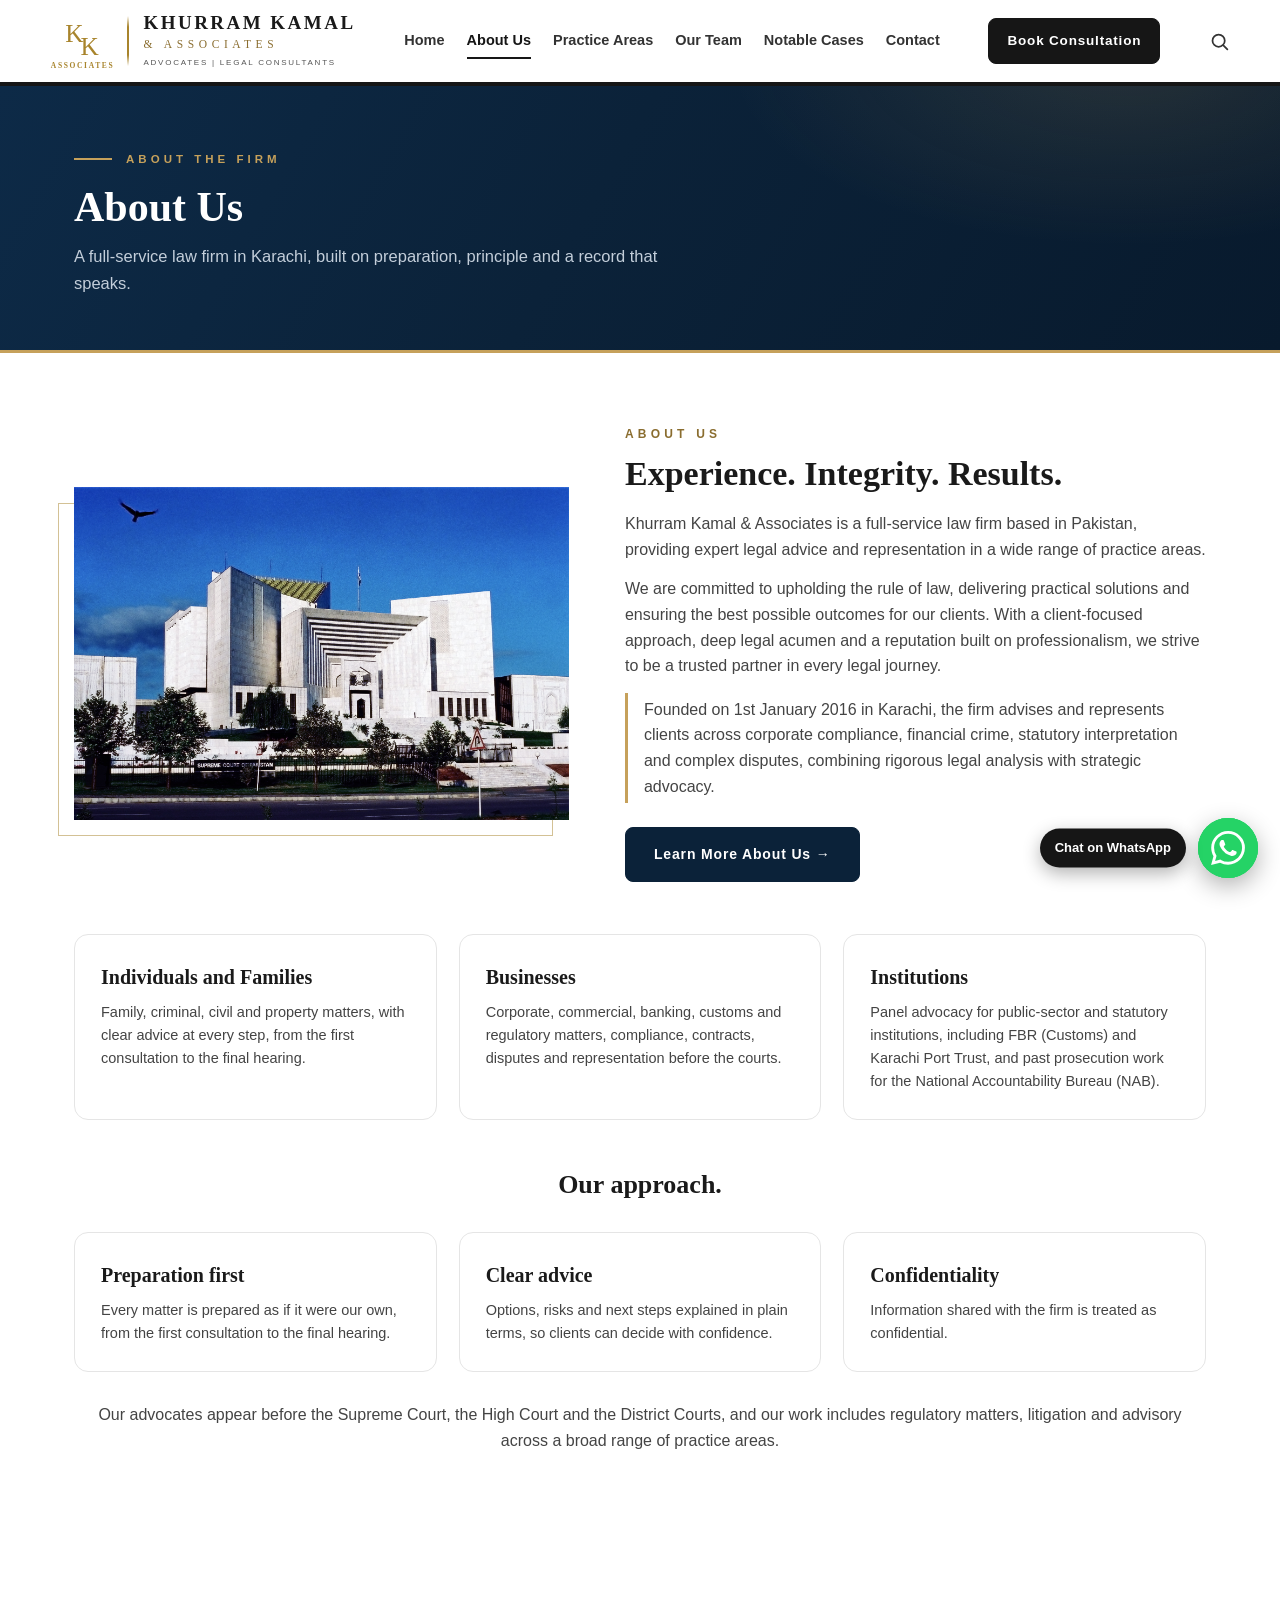
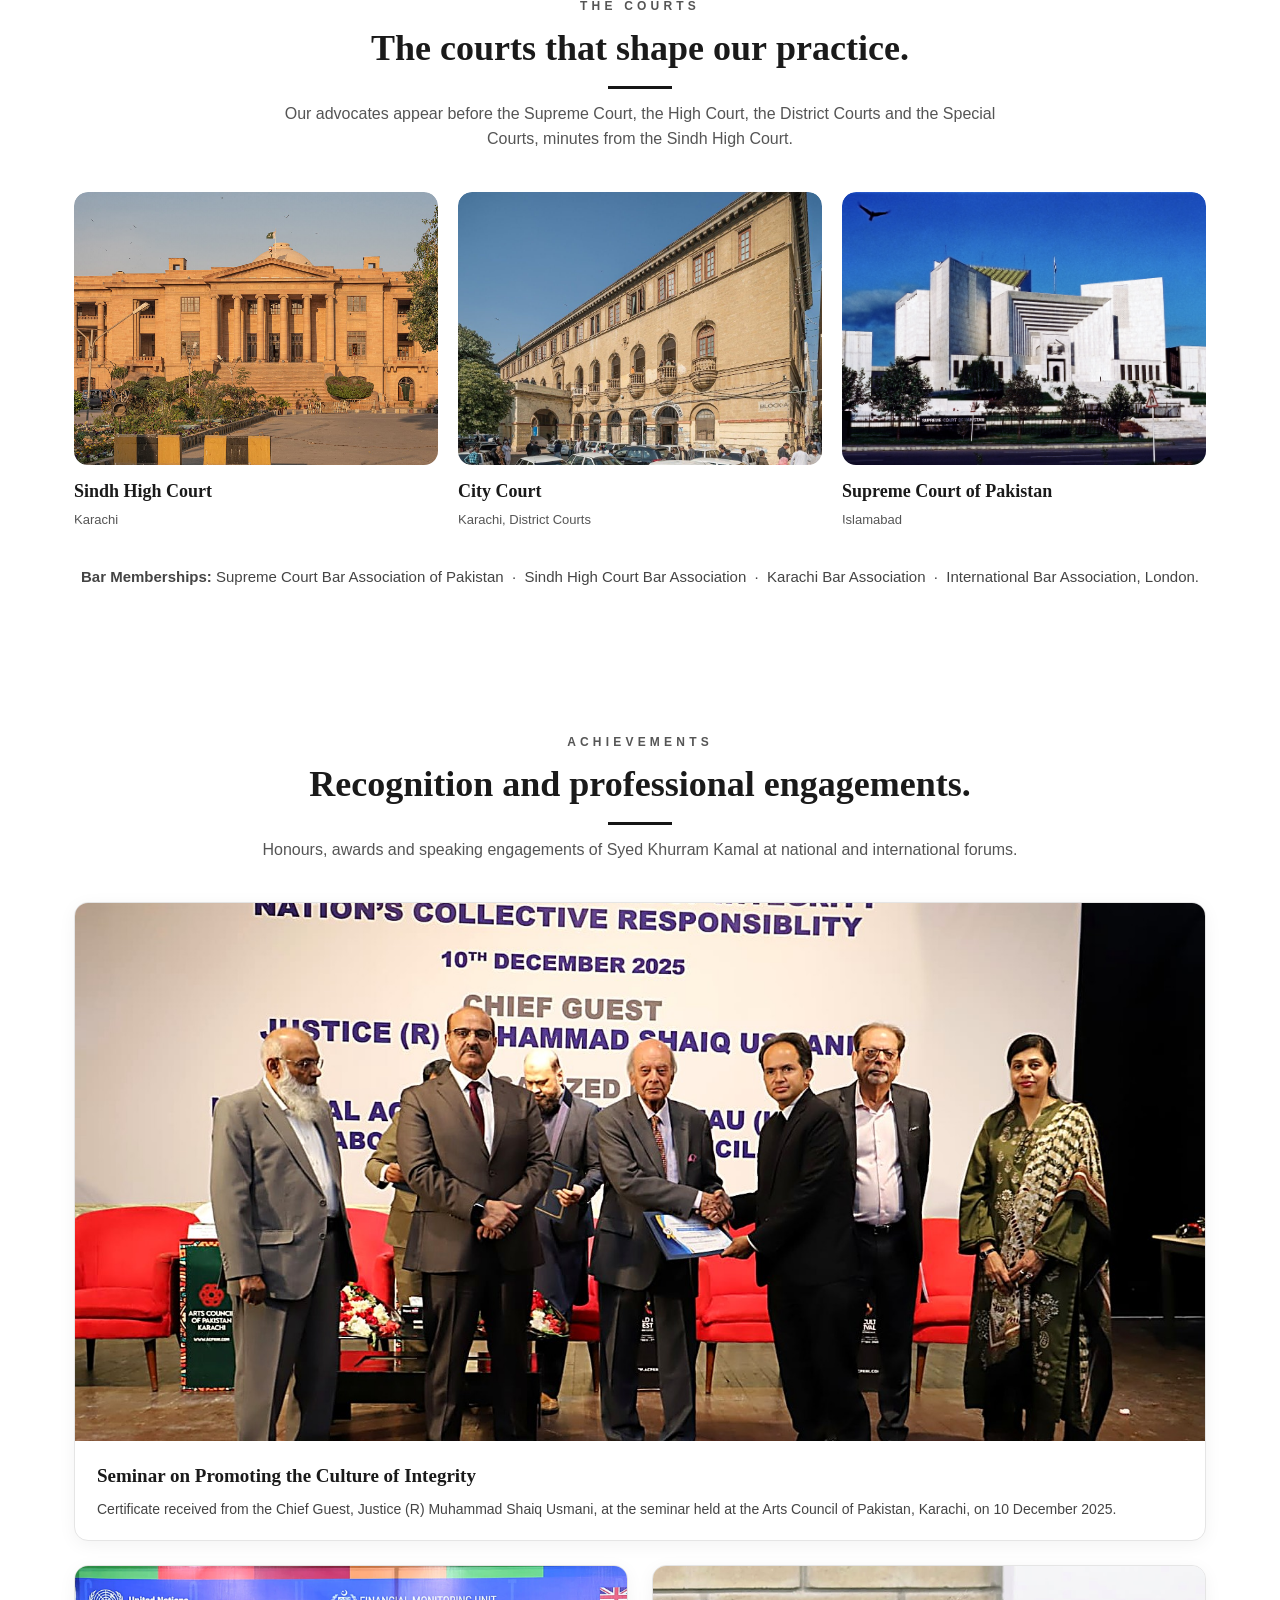
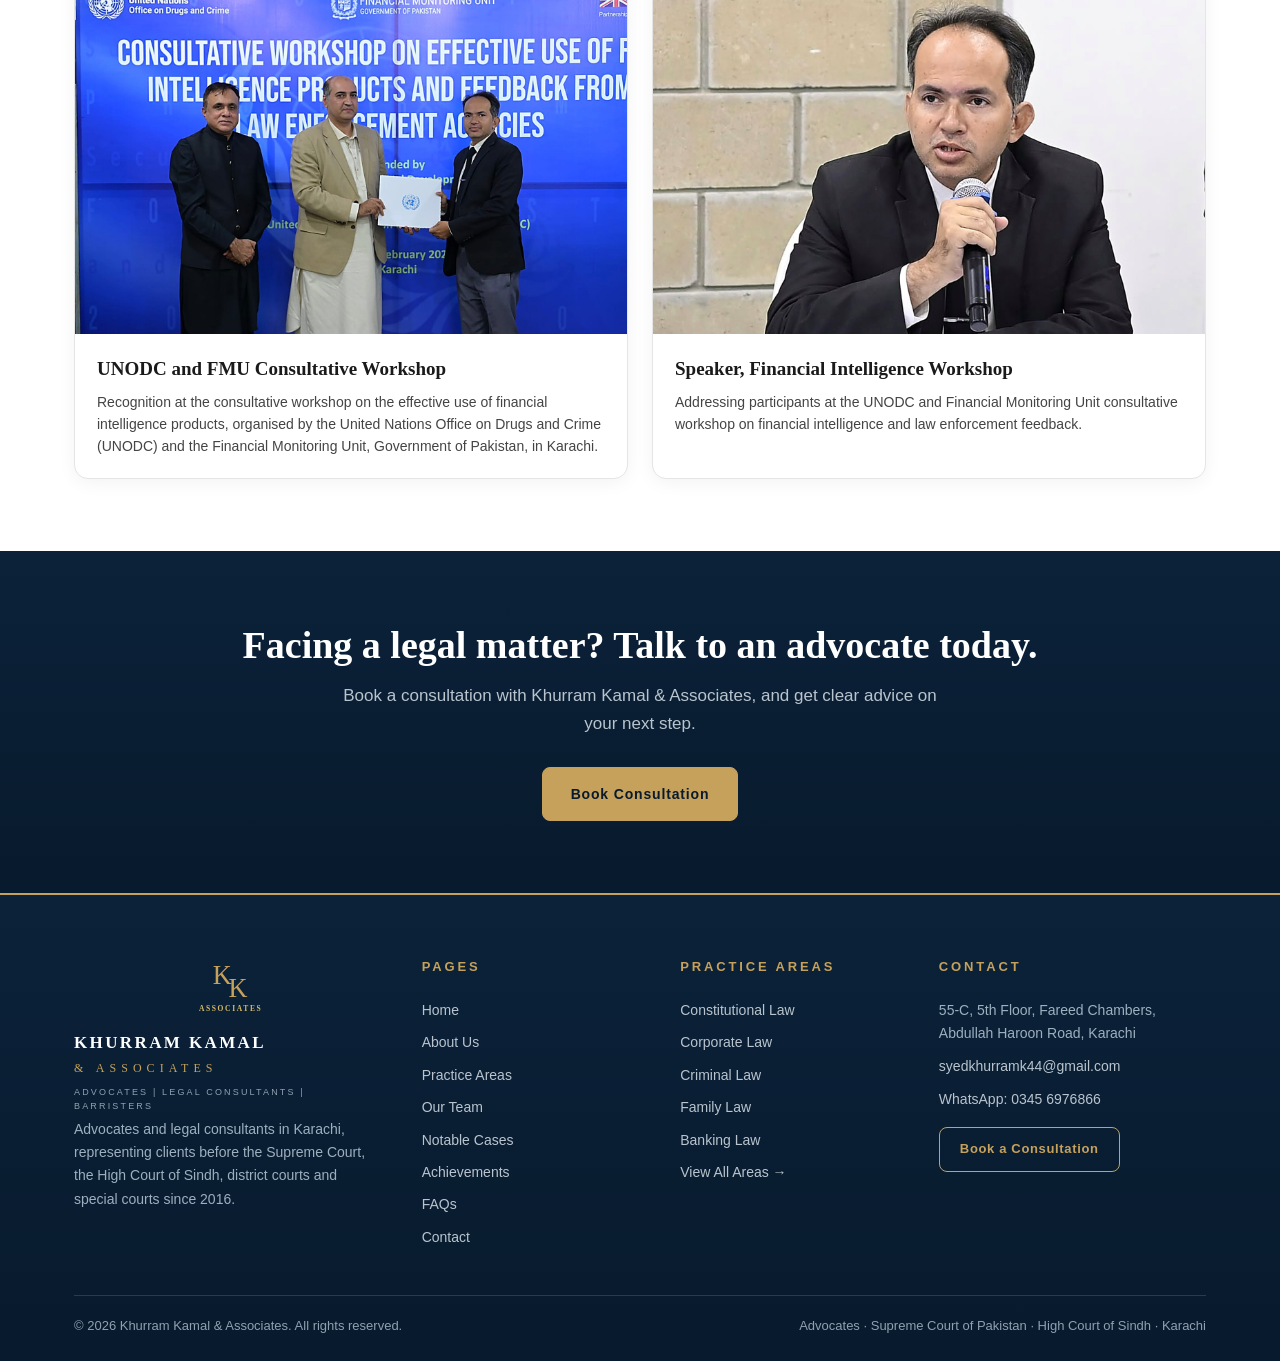
==== commit 262f9e8b: "Navbar: remove BARRISTERS from header tagline" ====
--- a/about.html
+++ b/about.html
@@ -22,7 +22,7 @@
     <a class="brand" href="index.html" style="flex-shrink:0">
       <div class="logo-stack"><div class="logo-mark" aria-hidden="true"><svg viewBox="0 0 64 64" fill="none" aria-hidden="true"><text x="23" y="38" text-anchor="middle" font-family="Georgia, 'Times New Roman', serif" font-size="30" fill="#A8842C">K</text><text x="41" y="53" text-anchor="middle" font-family="Georgia, 'Times New Roman', serif" font-size="30" fill="#A8842C">K</text></svg></div><div class="logo-sub">ASSOCIATES</div></div>
       <div class="brand-sep" aria-hidden="true"></div>
-      <div><div class="bname">KHURRAM KAMAL</div><div class="band">&amp; ASSOCIATES</div><div class="bsub">ADVOCATES | LEGAL CONSULTANTS | BARRISTERS</div></div>
+      <div><div class="bname">KHURRAM KAMAL</div><div class="band">&amp; ASSOCIATES</div><div class="bsub">ADVOCATES | LEGAL CONSULTANTS</div></div>
     </a>
     <nav id="mainNav">
       <a href="index.html">Home</a>
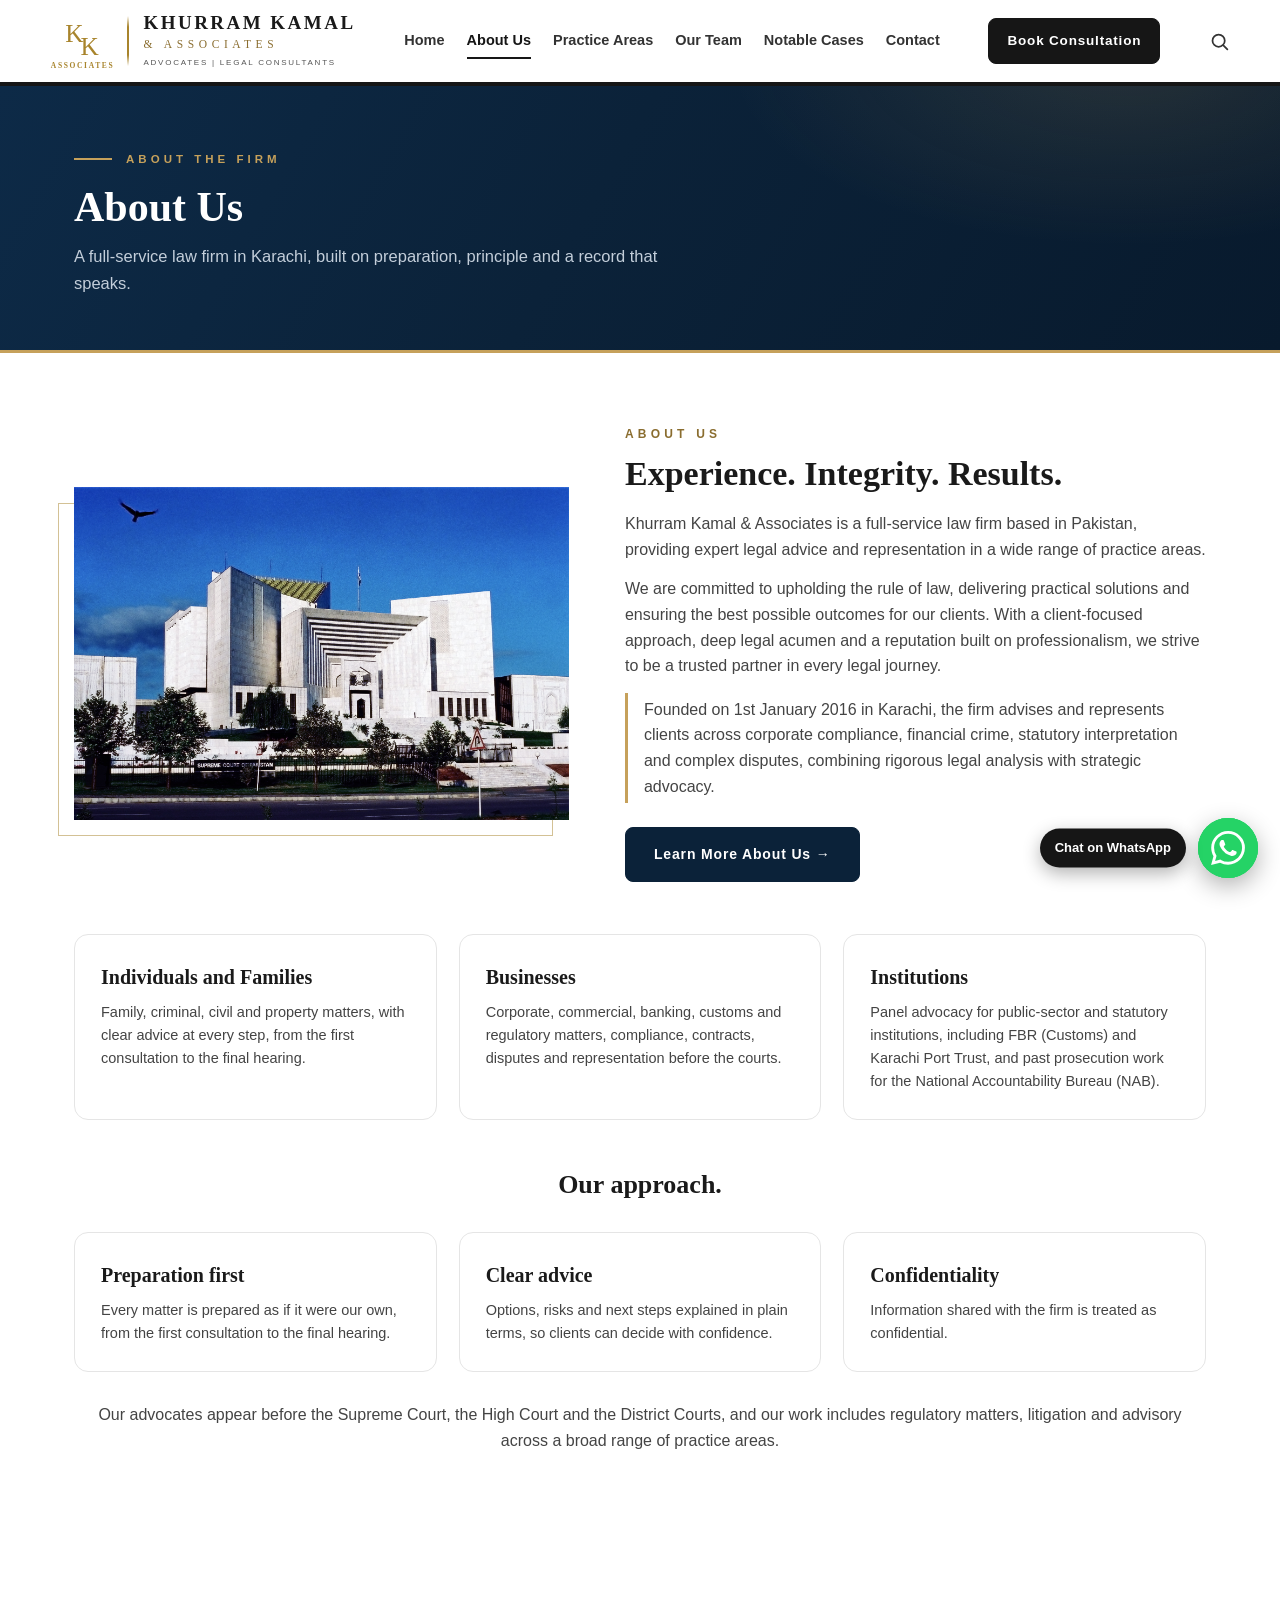
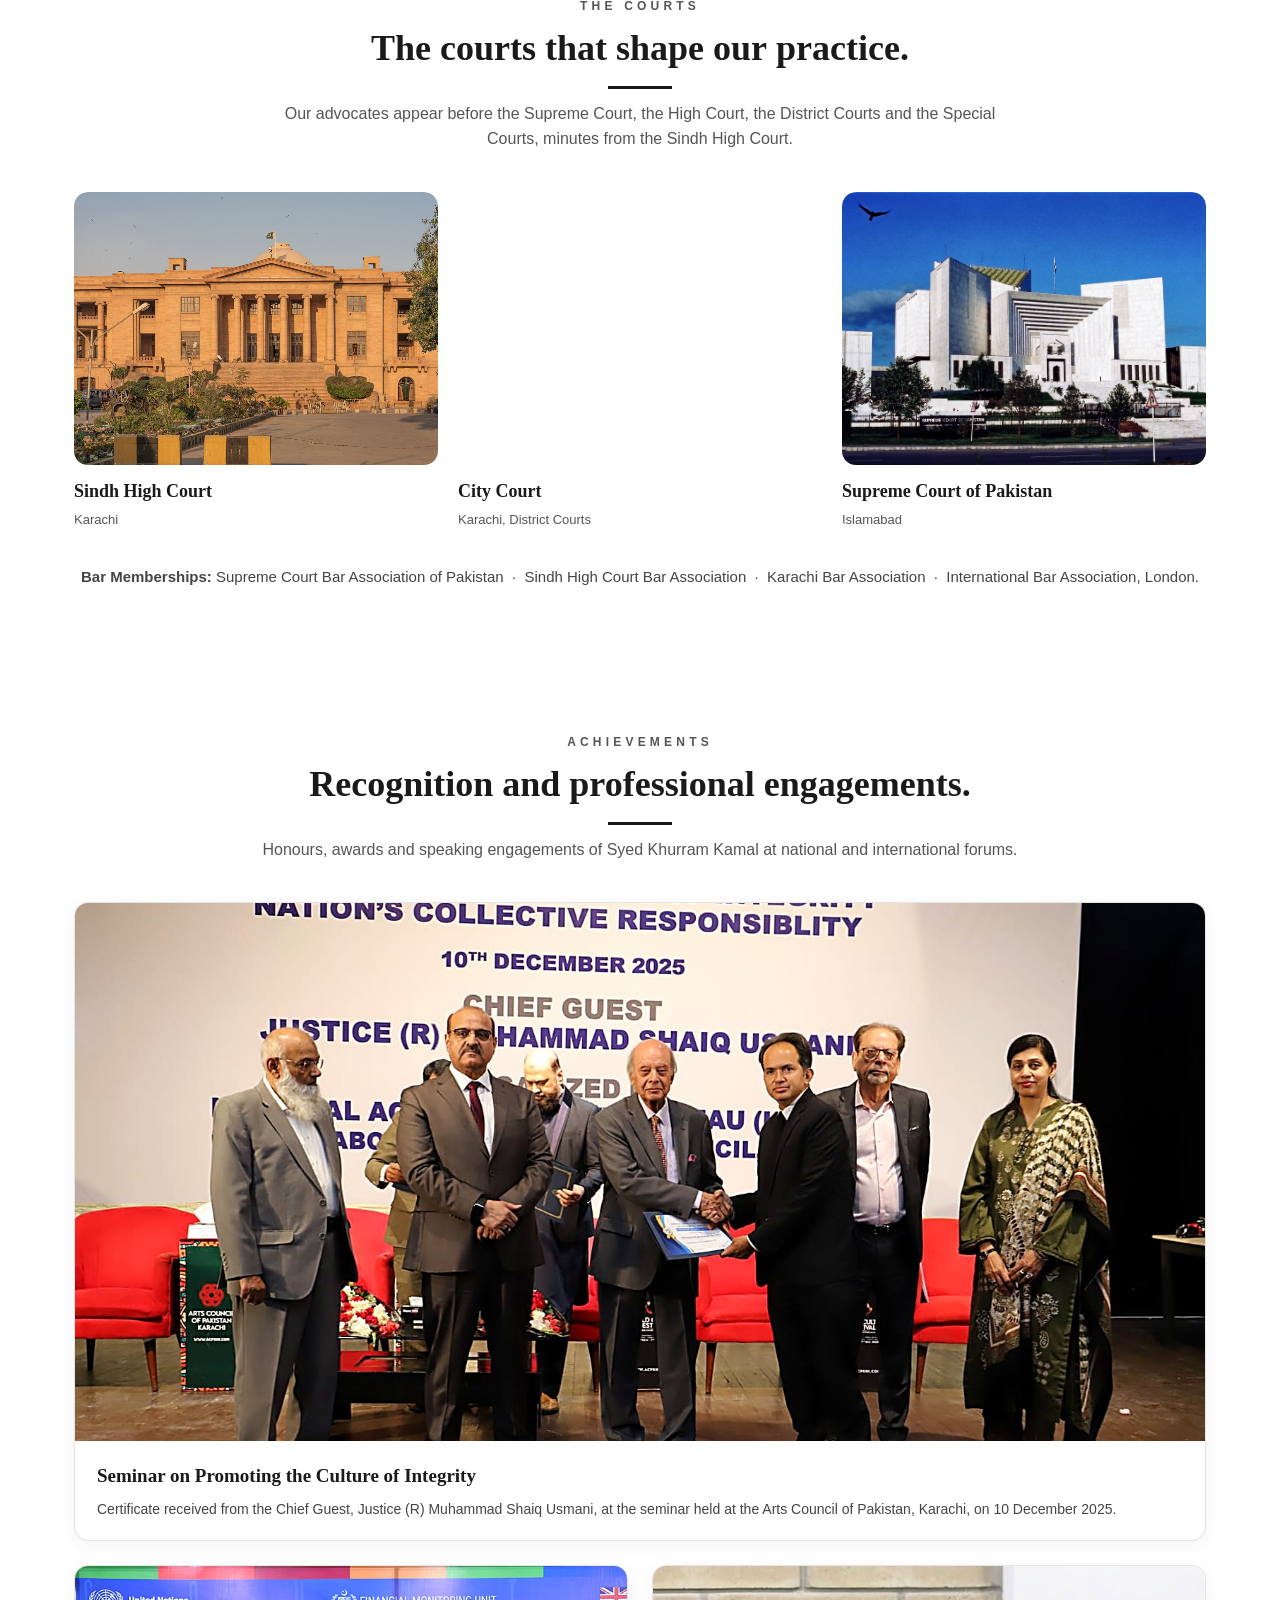
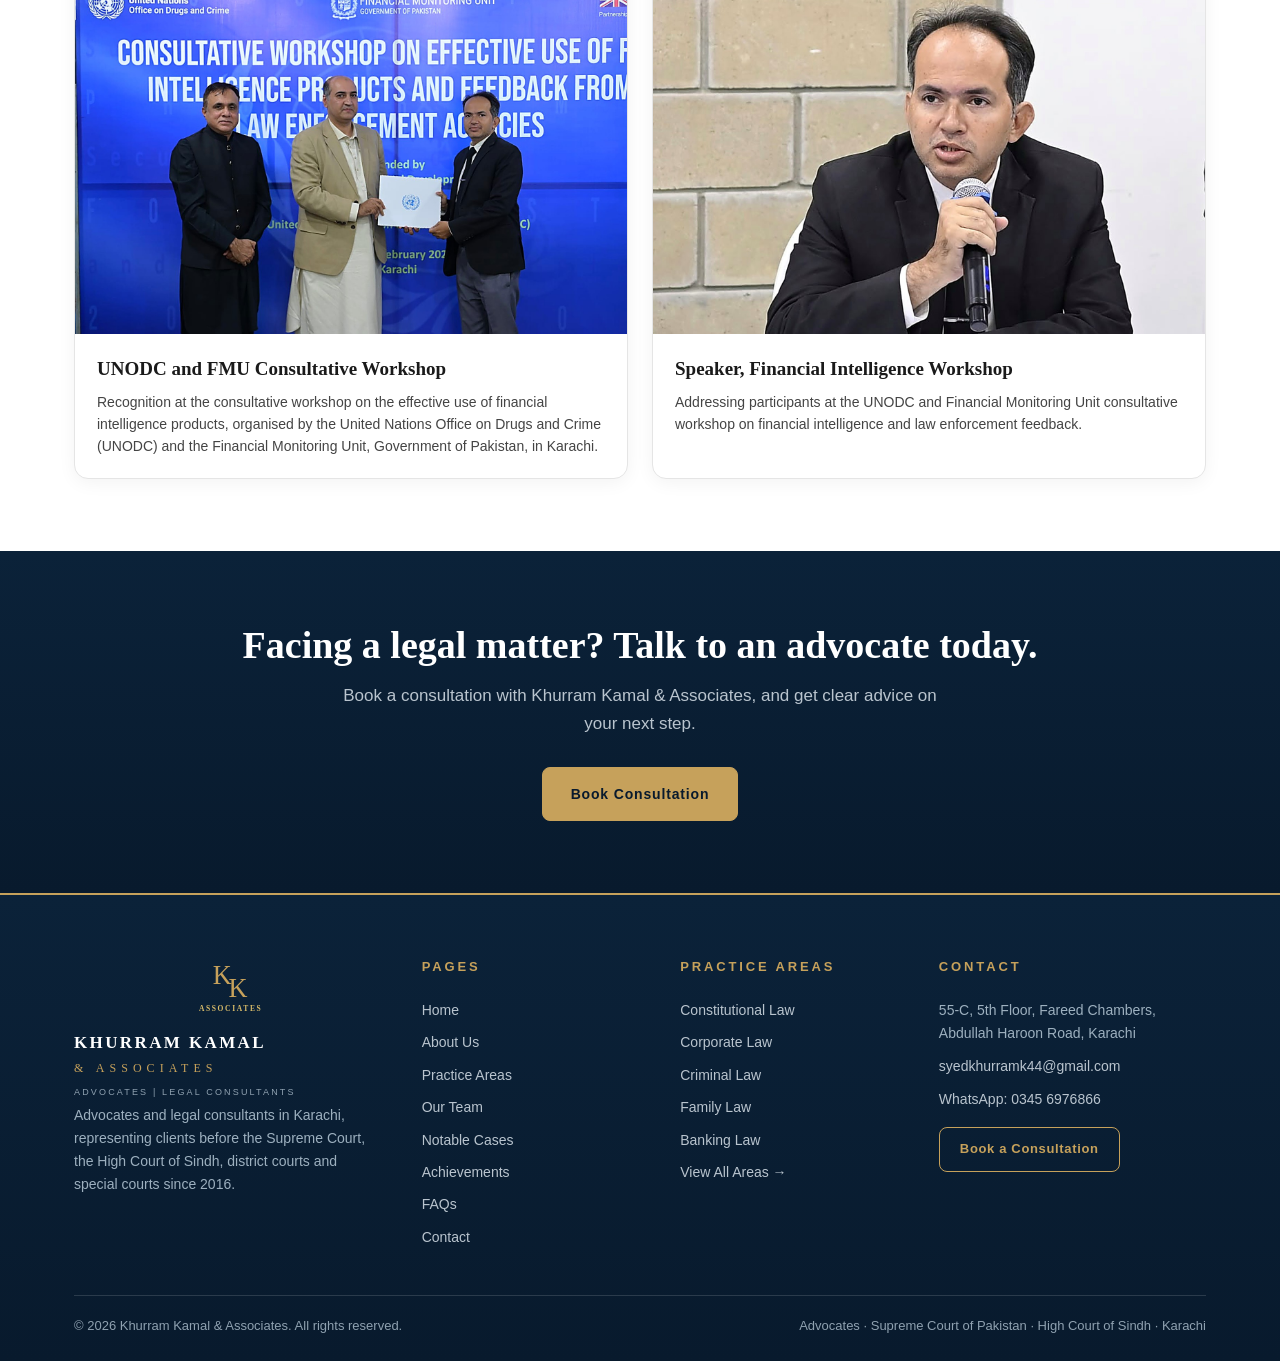
==== commit 059224ff: "Footer: remove BARRISTERS from tagline" ====
--- a/about.html
+++ b/about.html
@@ -129,7 +129,7 @@
         <div class="fstack"><div class="fmark" aria-hidden="true"><svg viewBox="0 0 64 64" fill="none" aria-hidden="true"><text x="23" y="38" text-anchor="middle" font-family="Georgia, 'Times New Roman', serif" font-size="30" fill="#C6A15B">K</text><text x="41" y="53" text-anchor="middle" font-family="Georgia, 'Times New Roman', serif" font-size="30" fill="#C6A15B">K</text></svg></div><div class="fsub">ASSOCIATES</div></div>
         <div class="fname">KHURRAM KAMAL</div>
         <div class="fname2">&amp; ASSOCIATES</div>
-        <div class="fsub">ADVOCATES | LEGAL CONSULTANTS | BARRISTERS</div>
+        <div class="fsub">ADVOCATES | LEGAL CONSULTANTS</div>
         <p class="fdesc">Advocates and legal consultants in Karachi, representing clients before the Supreme Court, the High Court of Sindh, district courts and special courts since 2016.</p>
       </div>
       <div class="fcol">
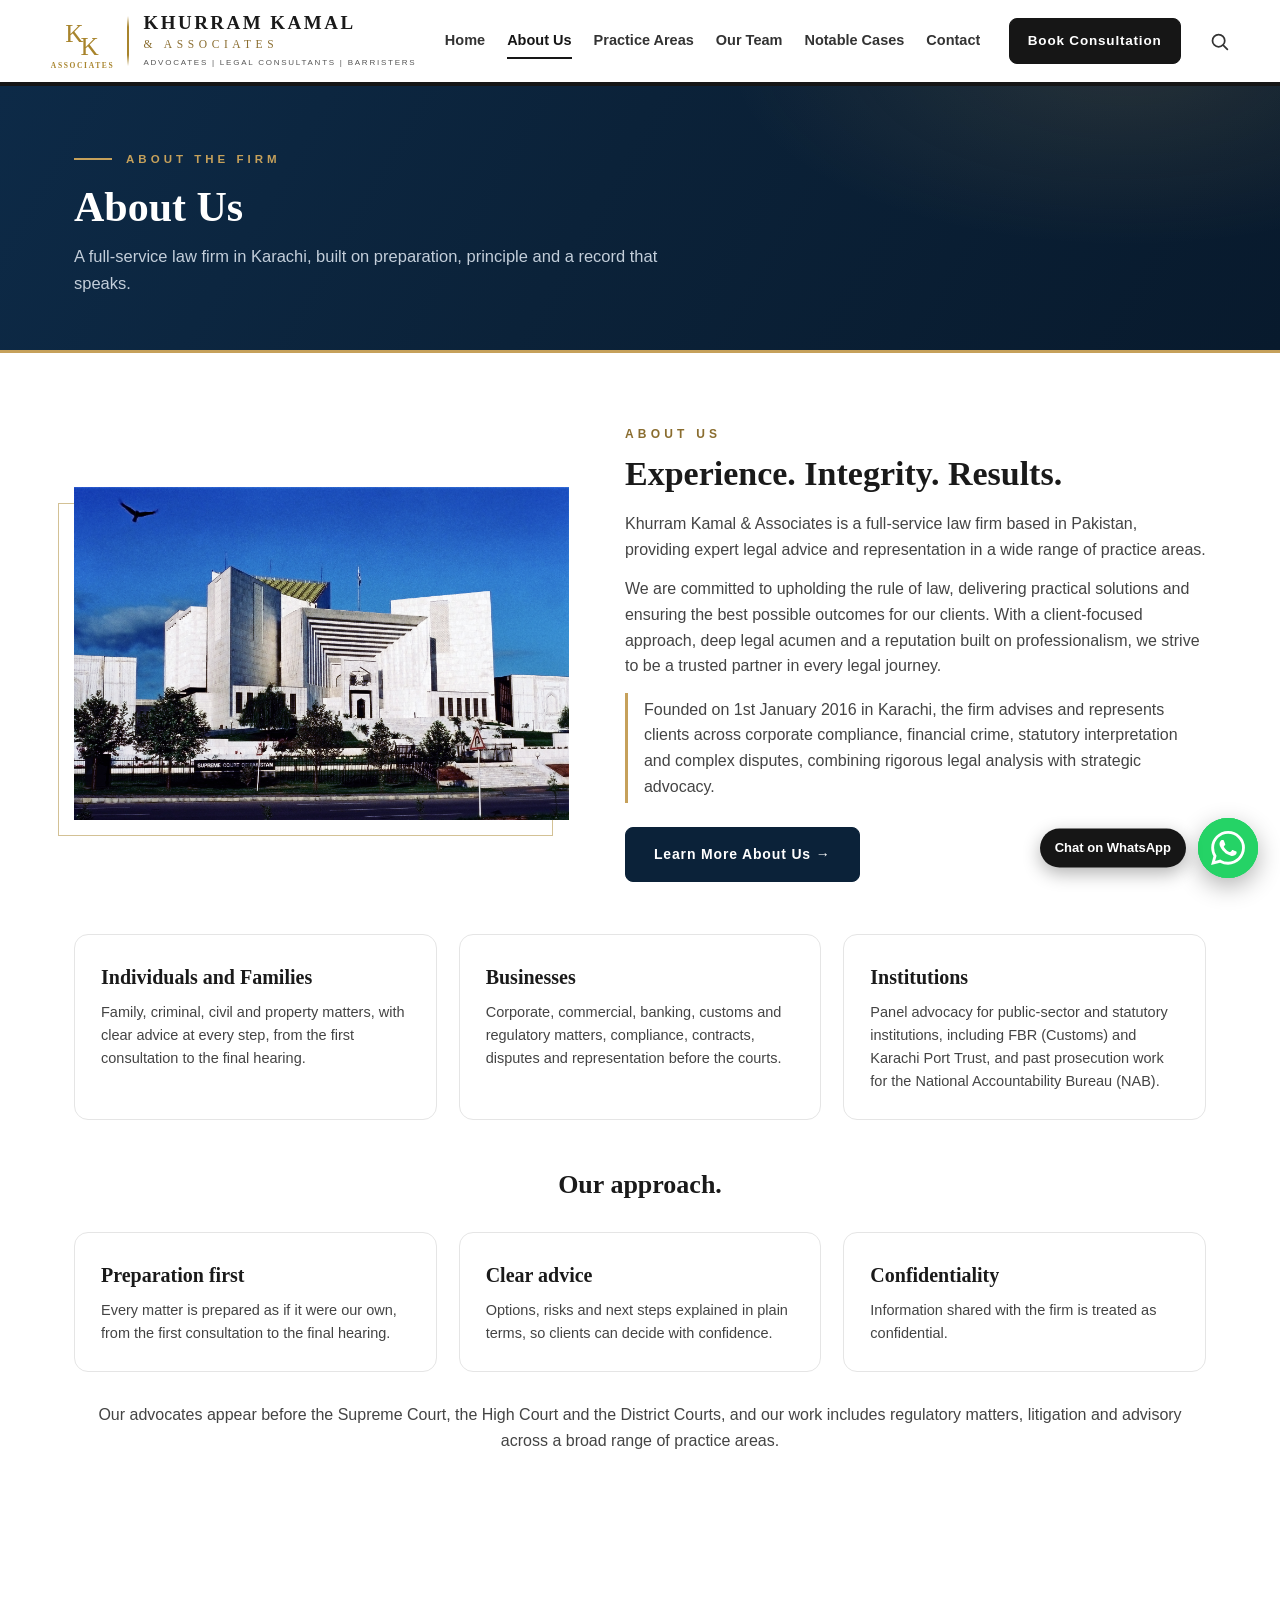
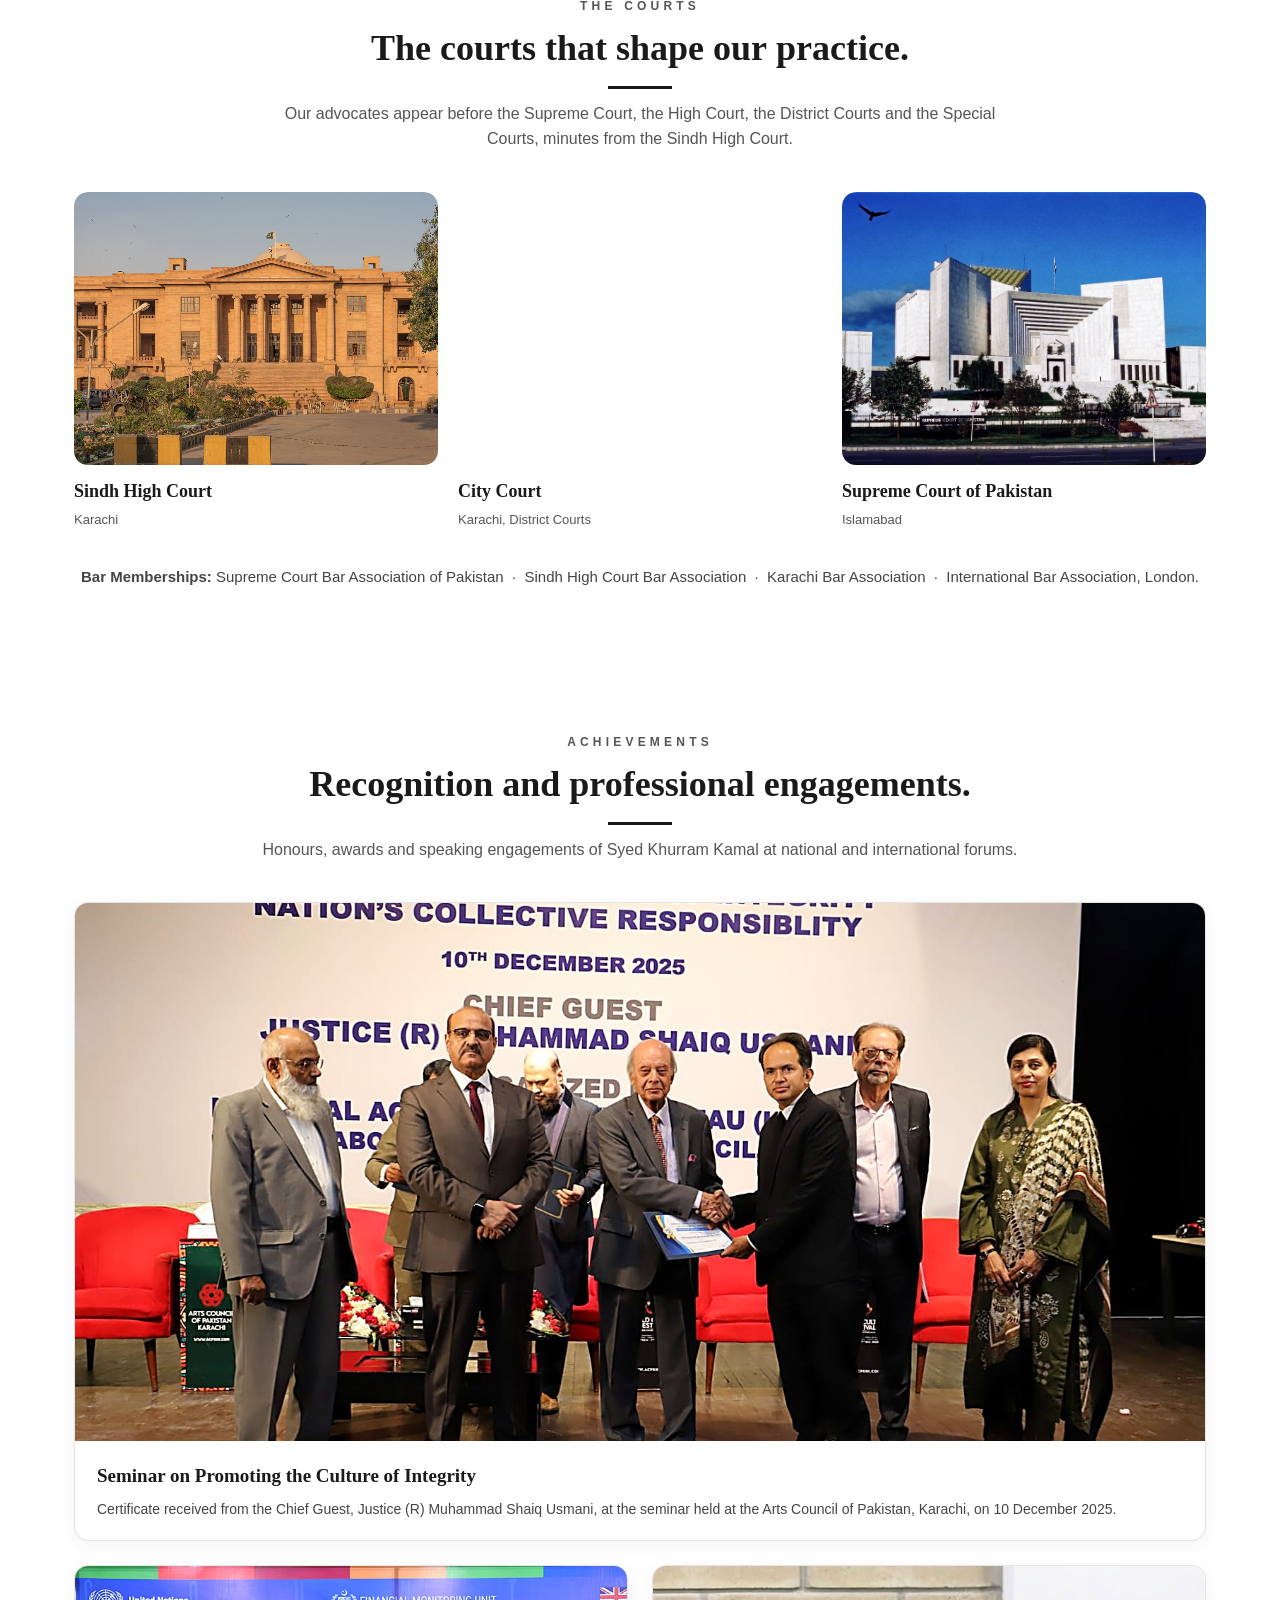
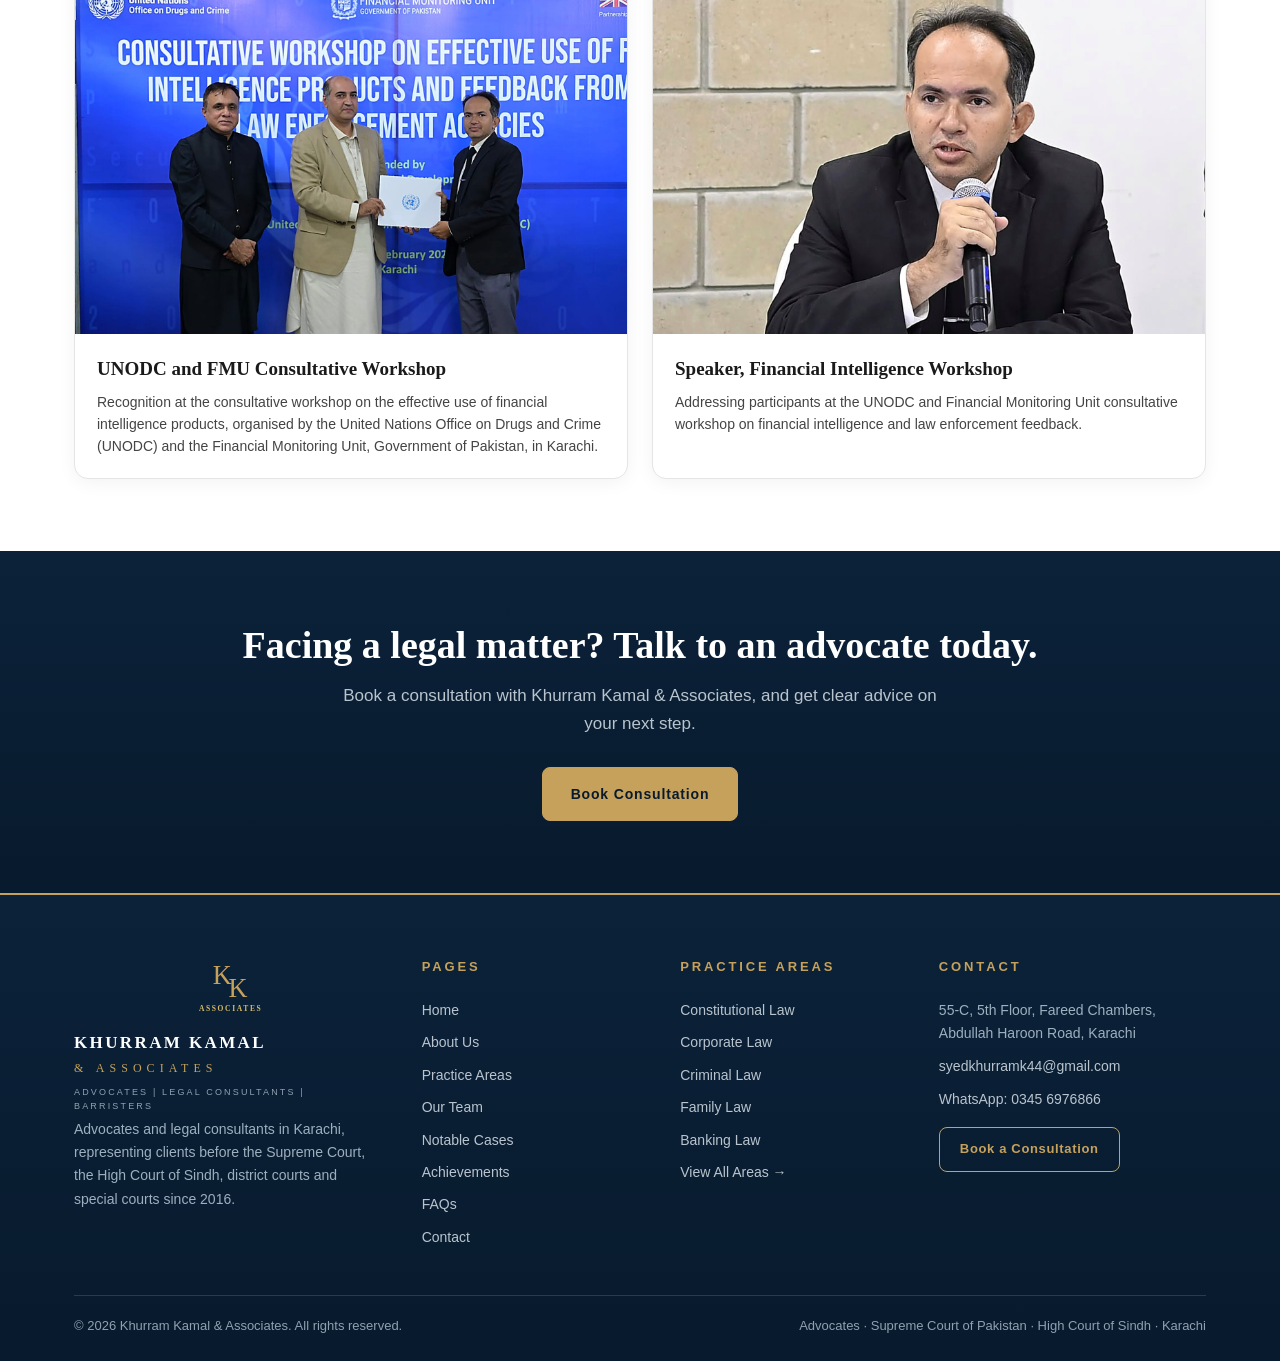
==== commit bebc45bb: "Restore BARRISTERS in header and footer tagline" ====
--- a/about.html
+++ b/about.html
@@ -22,7 +22,7 @@
     <a class="brand" href="index.html" style="flex-shrink:0">
       <div class="logo-stack"><div class="logo-mark" aria-hidden="true"><svg viewBox="0 0 64 64" fill="none" aria-hidden="true"><text x="23" y="38" text-anchor="middle" font-family="Georgia, 'Times New Roman', serif" font-size="30" fill="#A8842C">K</text><text x="41" y="53" text-anchor="middle" font-family="Georgia, 'Times New Roman', serif" font-size="30" fill="#A8842C">K</text></svg></div><div class="logo-sub">ASSOCIATES</div></div>
       <div class="brand-sep" aria-hidden="true"></div>
-      <div><div class="bname">KHURRAM KAMAL</div><div class="band">&amp; ASSOCIATES</div><div class="bsub">ADVOCATES | LEGAL CONSULTANTS</div></div>
+      <div><div class="bname">KHURRAM KAMAL</div><div class="band">&amp; ASSOCIATES</div><div class="bsub">ADVOCATES | LEGAL CONSULTANTS | BARRISTERS</div></div>
     </a>
     <nav id="mainNav">
       <a href="index.html">Home</a>
@@ -129,7 +129,7 @@
         <div class="fstack"><div class="fmark" aria-hidden="true"><svg viewBox="0 0 64 64" fill="none" aria-hidden="true"><text x="23" y="38" text-anchor="middle" font-family="Georgia, 'Times New Roman', serif" font-size="30" fill="#C6A15B">K</text><text x="41" y="53" text-anchor="middle" font-family="Georgia, 'Times New Roman', serif" font-size="30" fill="#C6A15B">K</text></svg></div><div class="fsub">ASSOCIATES</div></div>
         <div class="fname">KHURRAM KAMAL</div>
         <div class="fname2">&amp; ASSOCIATES</div>
-        <div class="fsub">ADVOCATES | LEGAL CONSULTANTS</div>
+        <div class="fsub">ADVOCATES | LEGAL CONSULTANTS | BARRISTERS</div>
         <p class="fdesc">Advocates and legal consultants in Karachi, representing clients before the Supreme Court, the High Court of Sindh, district courts and special courts since 2016.</p>
       </div>
       <div class="fcol">
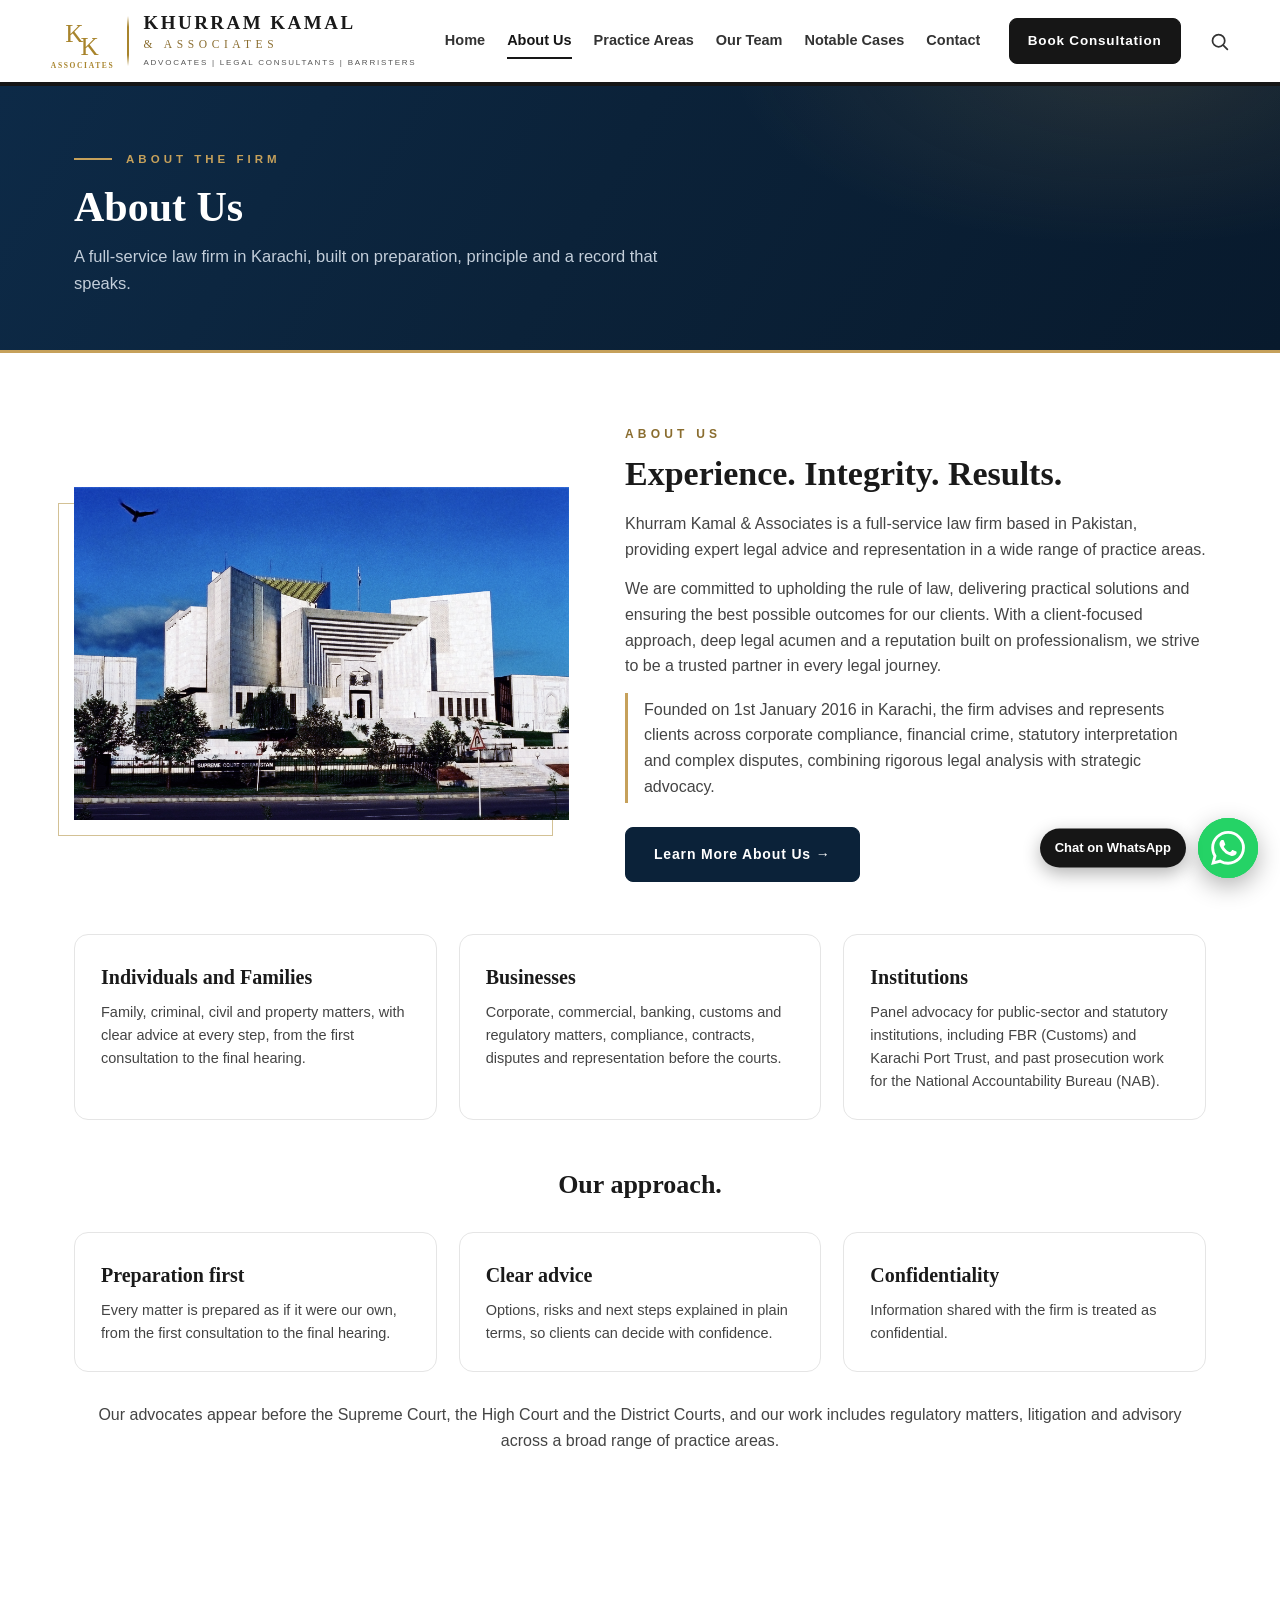
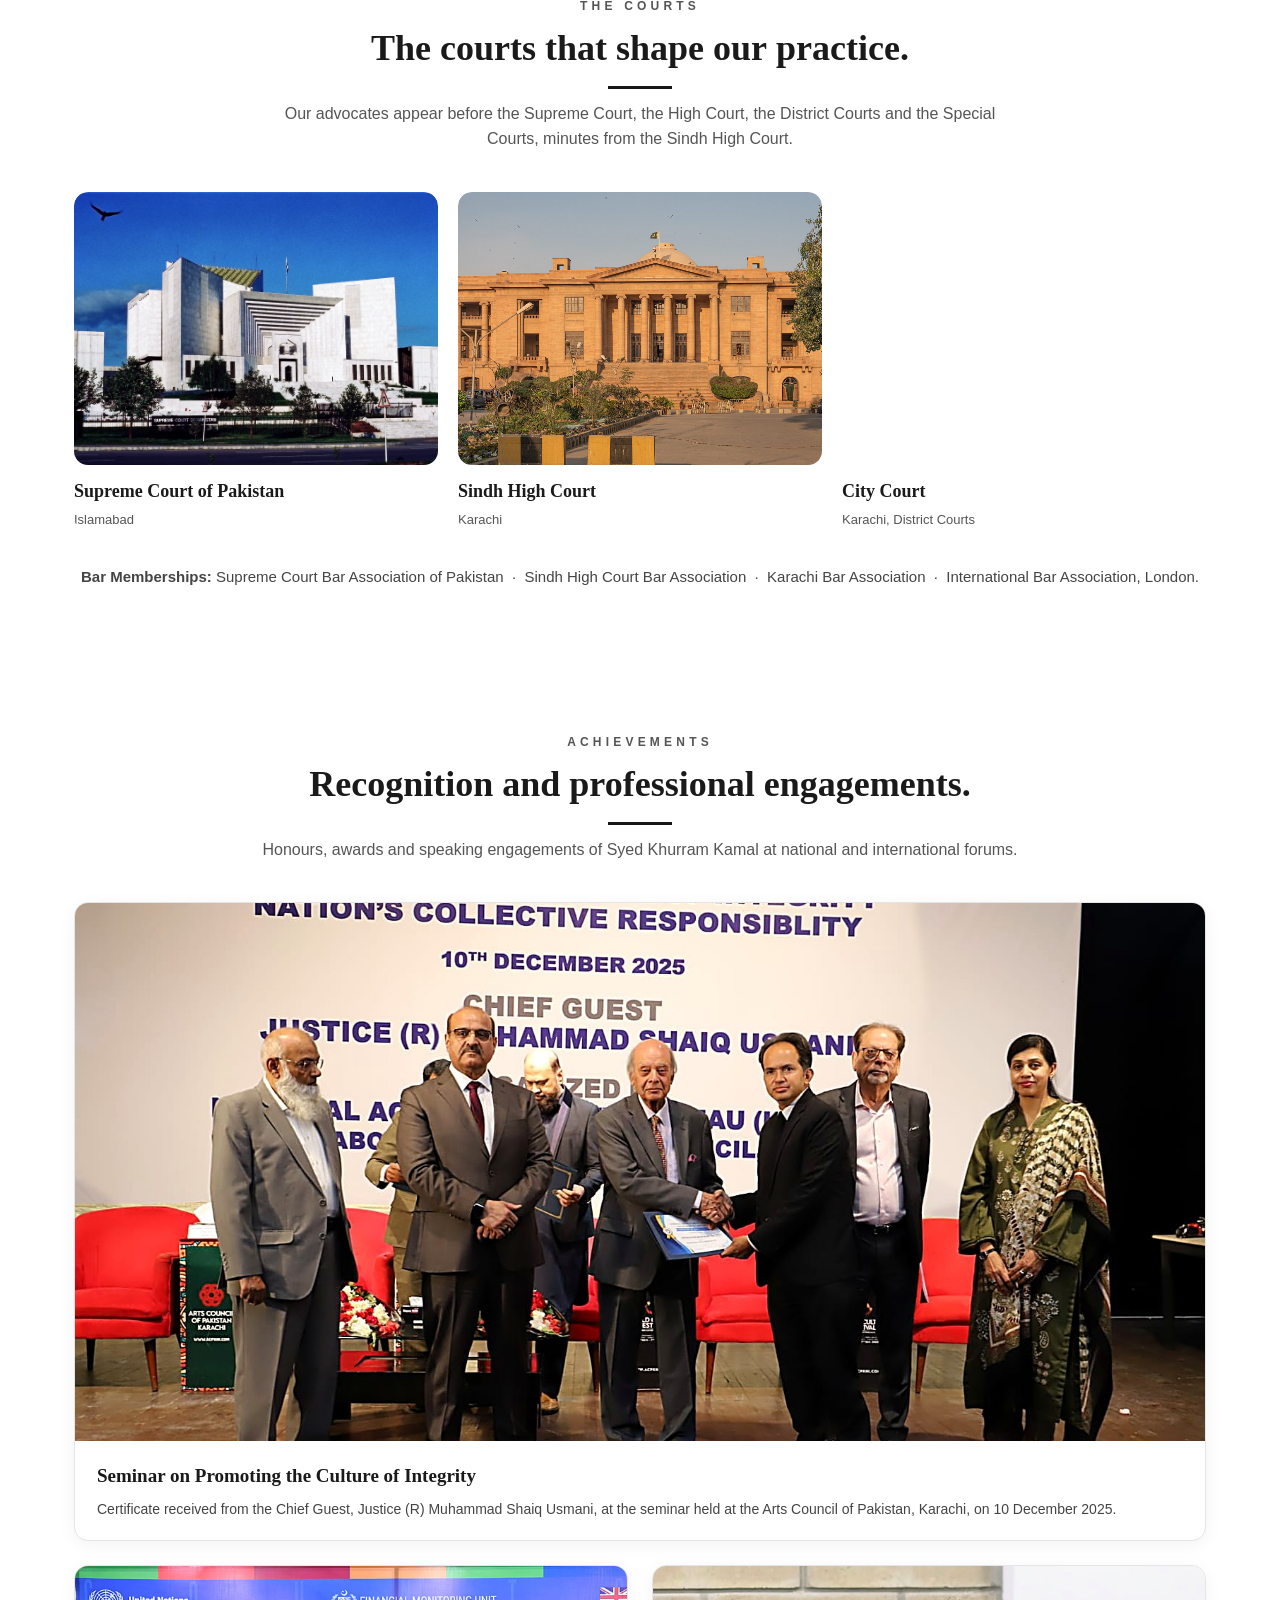
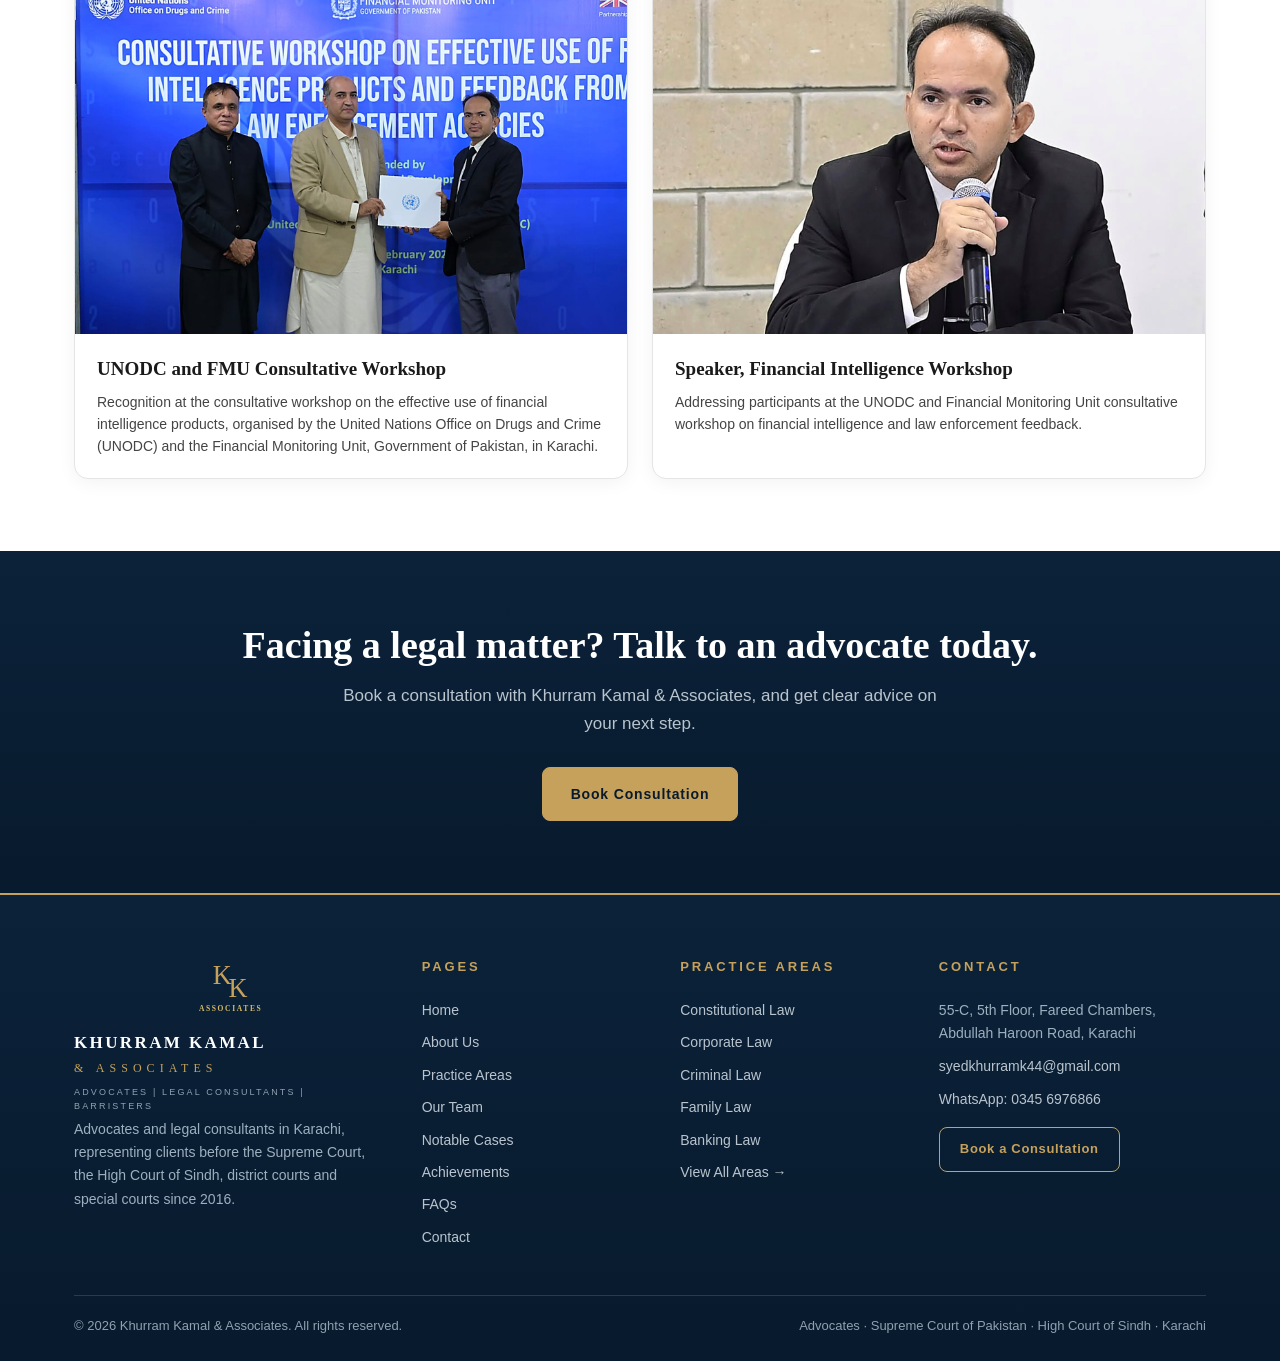
==== commit fd442bcb: "About courts: Supreme Court first, then High Court, then City Court" ====
--- a/about.html
+++ b/about.html
@@ -82,9 +82,9 @@
         <p>Our advocates appear before the Supreme Court, the High Court, the District Courts and the Special Courts, minutes from the Sindh High Court.</p>
       </div>
       <div class="courts">
+        <figure class="court"><img src="images/supreme-court.jpg" alt="Supreme Court of Pakistan, Islamabad" loading="lazy" decoding="async"><figcaption><strong>Supreme Court of Pakistan</strong><span>Islamabad</span></figcaption></figure>
         <figure class="court"><img src="images/sindh-high-court.jpg" alt="Sindh High Court, Karachi" loading="lazy" decoding="async"><figcaption><strong>Sindh High Court</strong><span>Karachi</span></figcaption></figure>
         <figure class="court"><img src="images/city-court.jpg" alt="City Court, Karachi" loading="lazy" decoding="async"><figcaption><strong>City Court</strong><span>Karachi, District Courts</span></figcaption></figure>
-        <figure class="court"><img src="images/supreme-court.jpg" alt="Supreme Court of Pakistan, Islamabad" loading="lazy" decoding="async"><figcaption><strong>Supreme Court of Pakistan</strong><span>Islamabad</span></figcaption></figure>
       </div>
       <p class="bar-line"><strong>Bar Memberships:</strong> Supreme Court Bar Association of Pakistan &nbsp;·&nbsp; Sindh High Court Bar Association &nbsp;·&nbsp; Karachi Bar Association &nbsp;·&nbsp; International Bar Association, London.</p>
     </div>
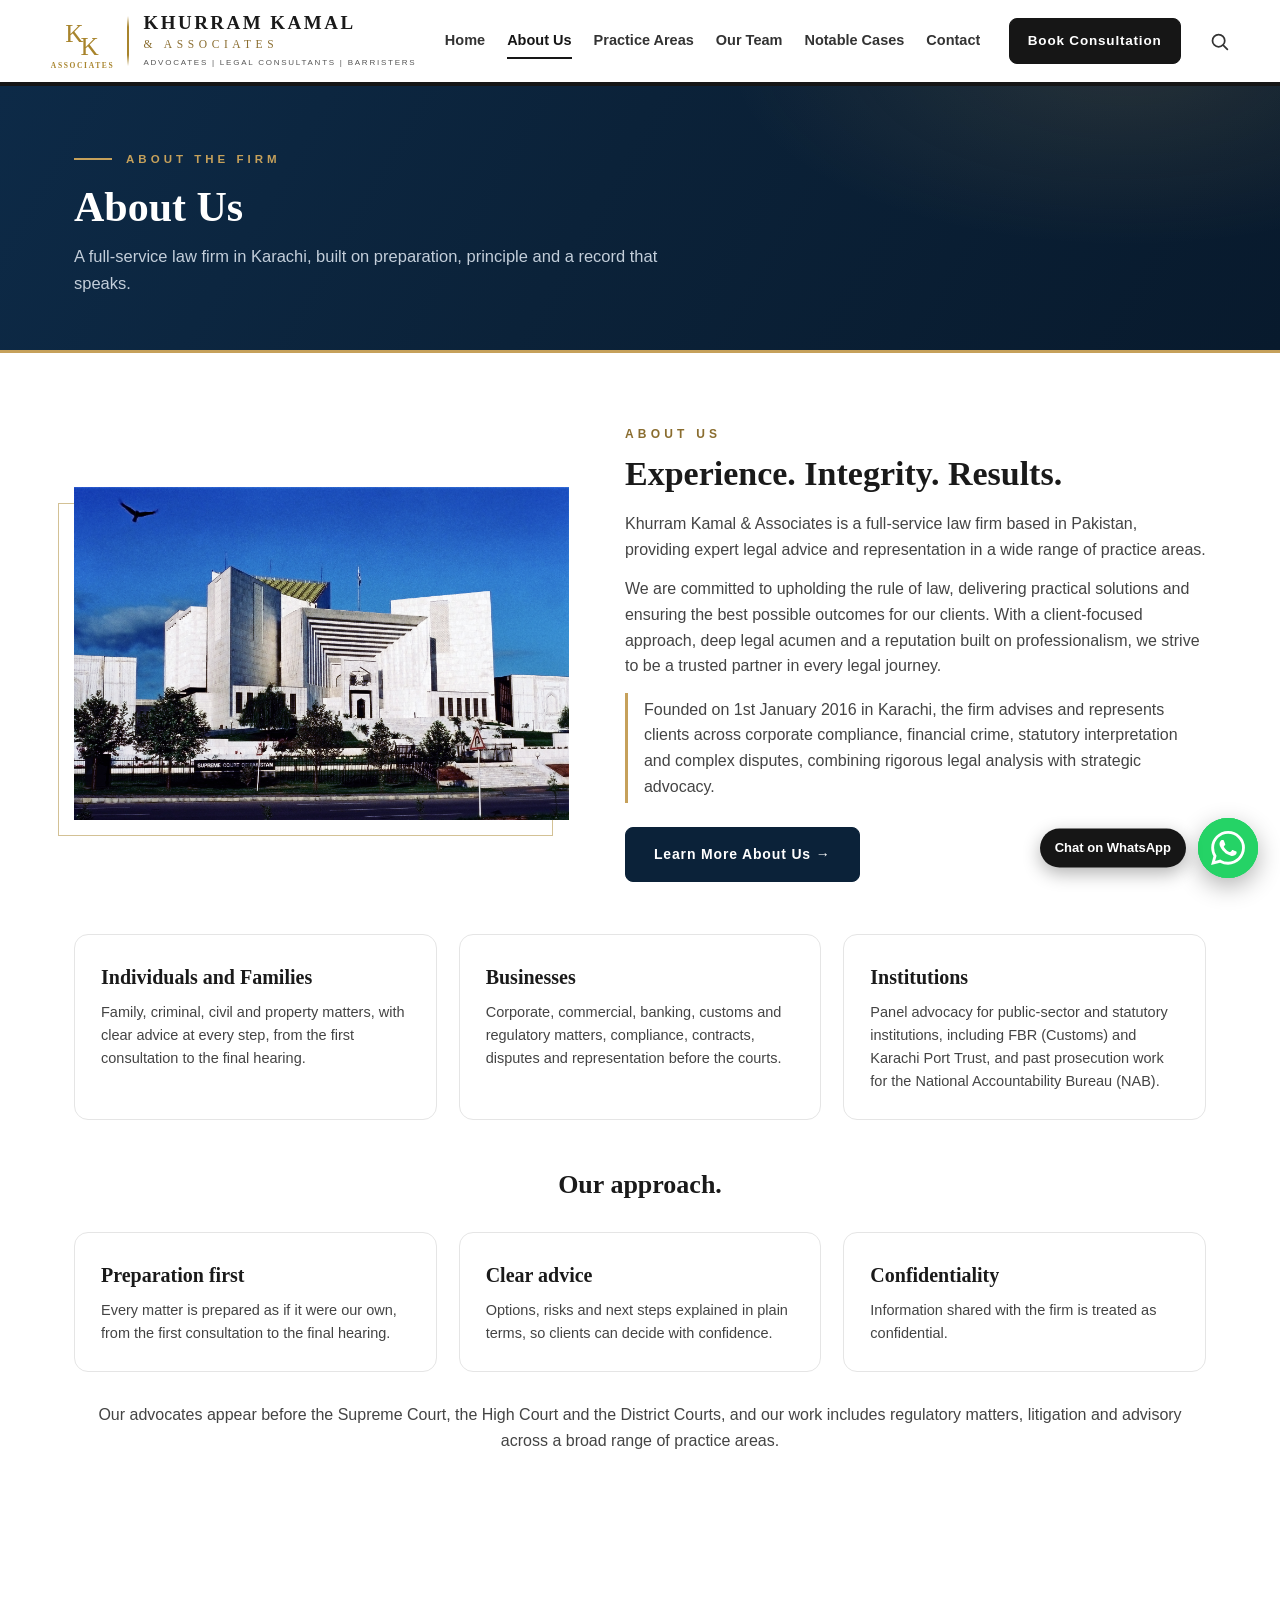
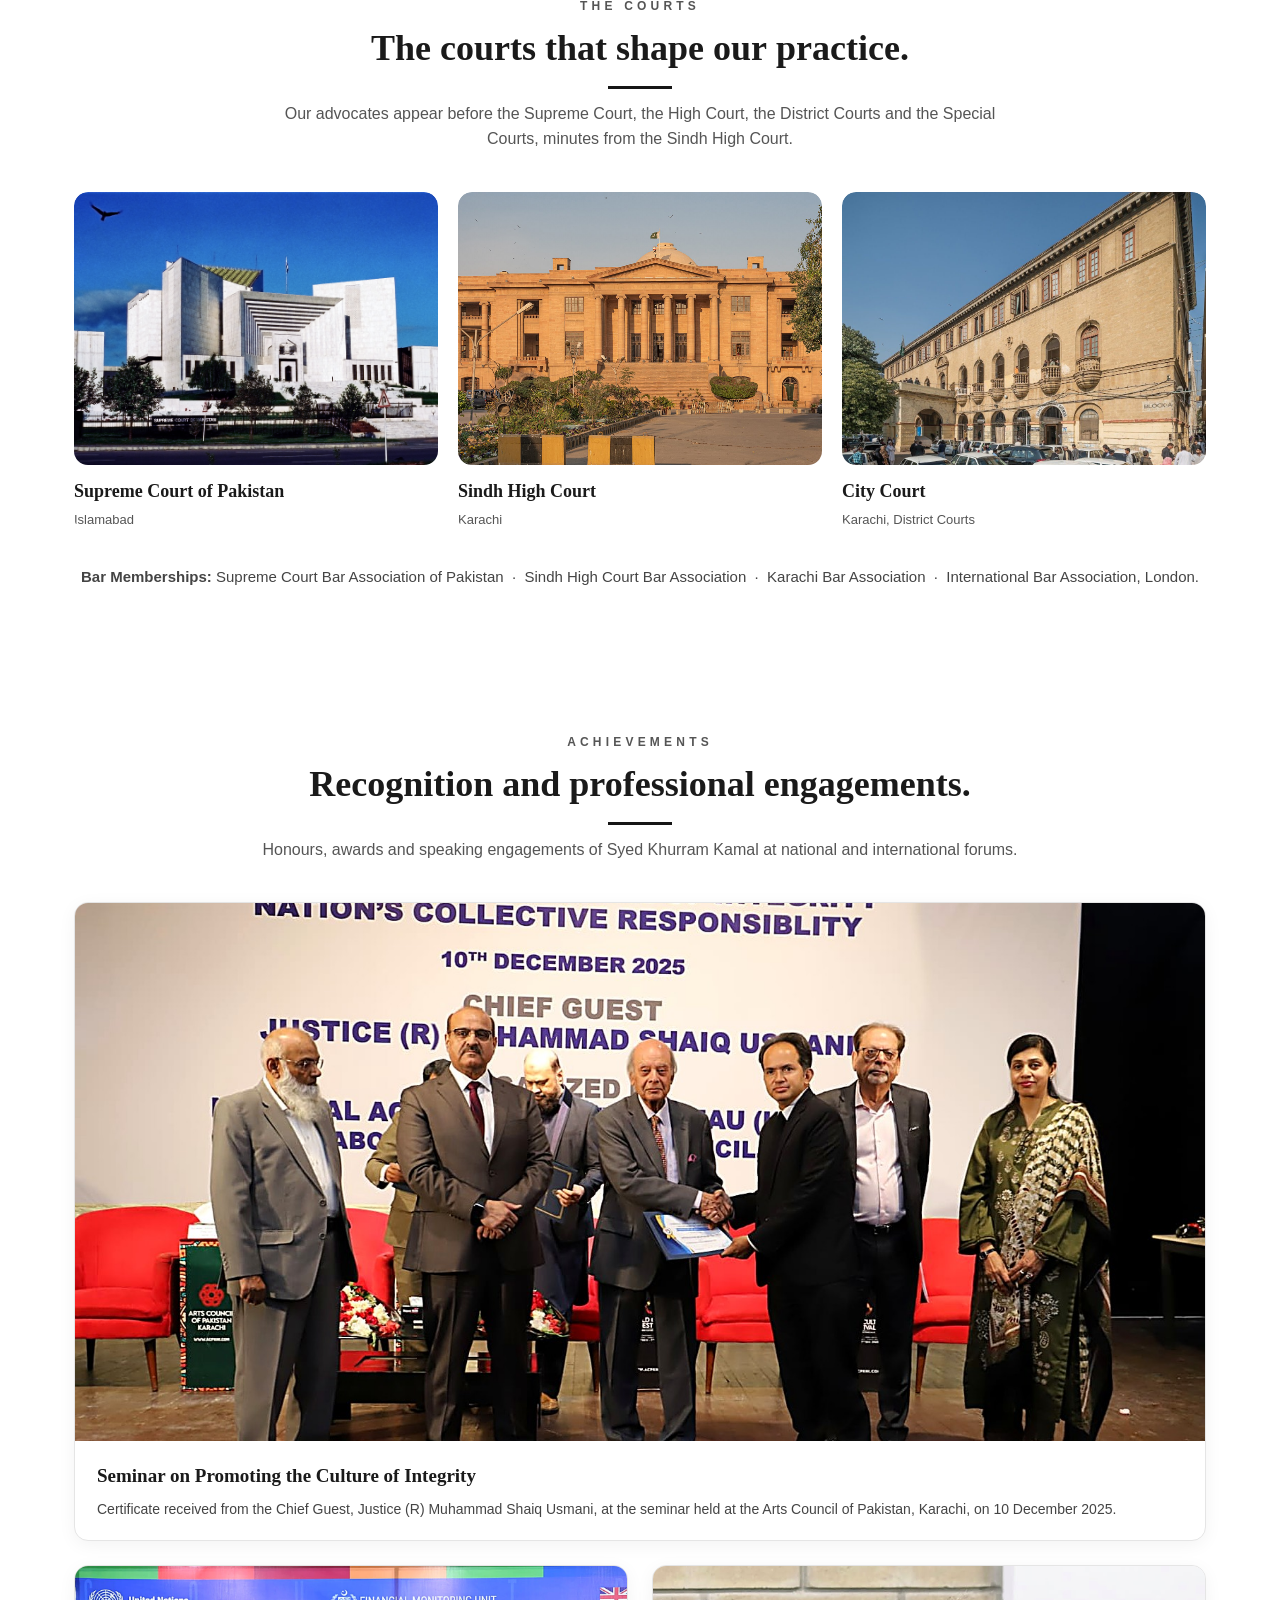
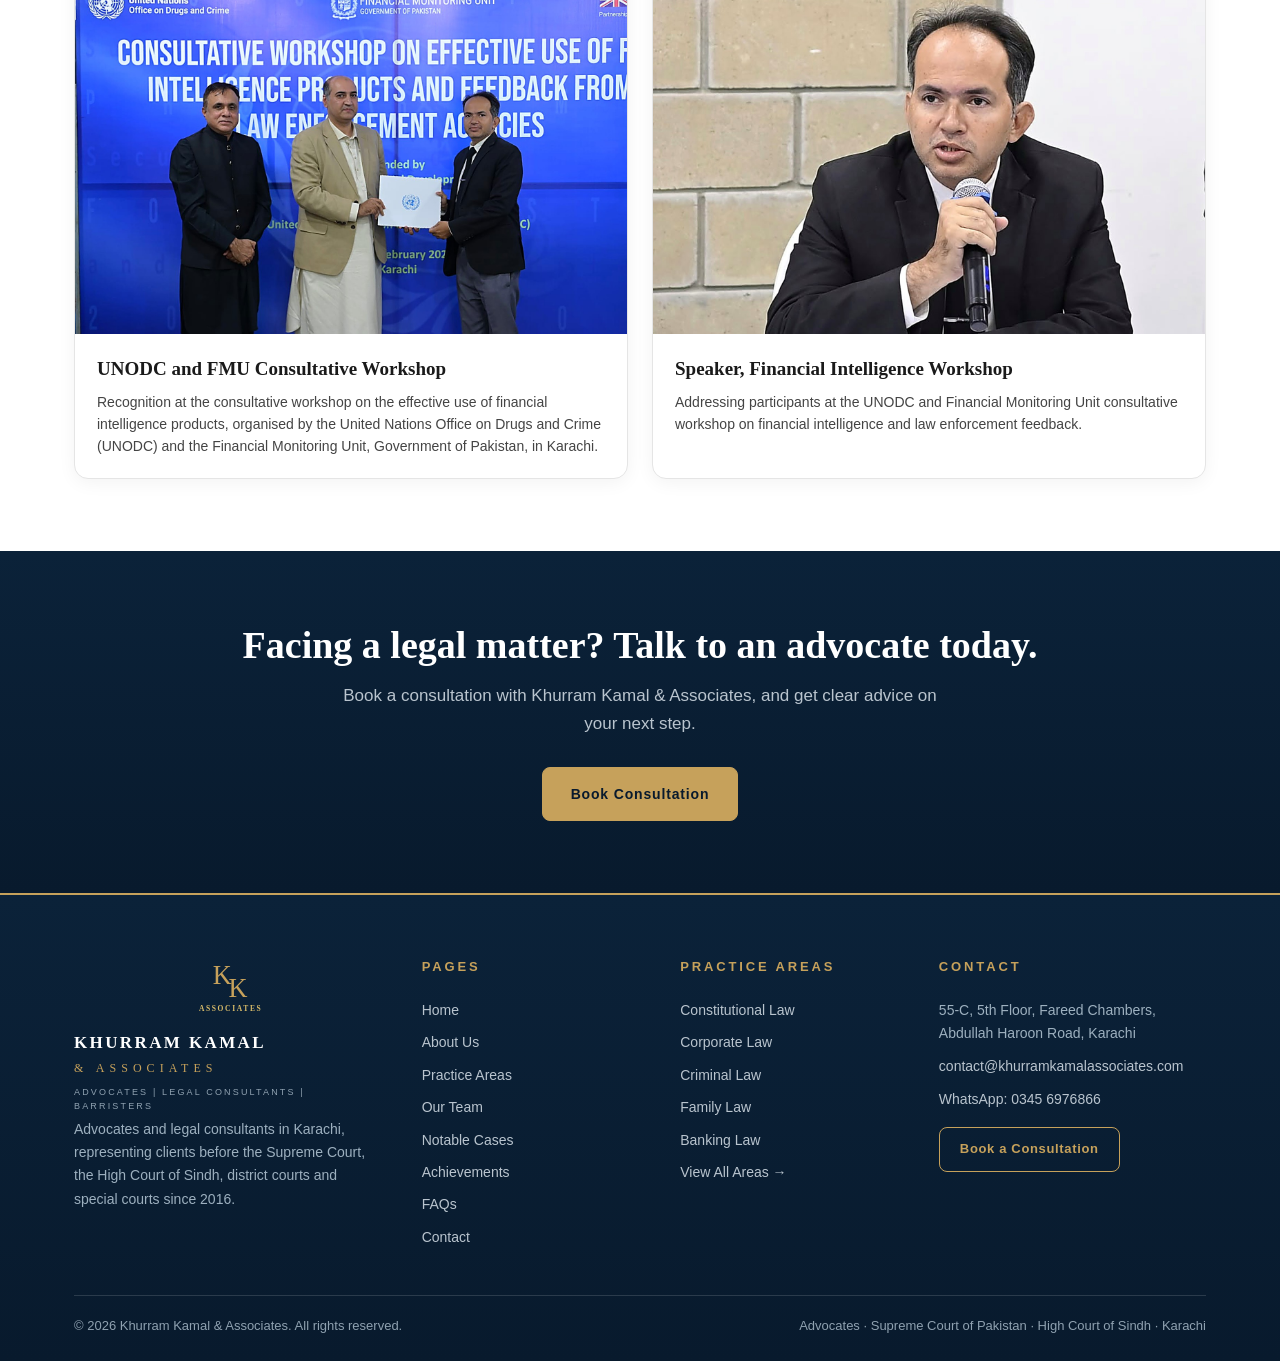
==== commit 6d7d513f: "Update contact email to contact@khurramkamalassociates.com" ====
--- a/about.html
+++ b/about.html
@@ -155,7 +155,7 @@
       <div class="fcol">
         <h4>Contact</h4>
         <p>55-C, 5th Floor, Fareed Chambers, Abdullah Haroon Road, Karachi</p>
-        <a href="mailto:syedkhurramk44@gmail.com">syedkhurramk44@gmail.com</a>
+        <a href="mailto:contact@khurramkamalassociates.com">contact@khurramkamalassociates.com</a>
         <a href="https://wa.me/923456976866" target="_blank" rel="noopener">WhatsApp: 0345 6976866</a>
         <a class="fbtn" href="book-consultation.html">Book a Consultation</a>
       </div>
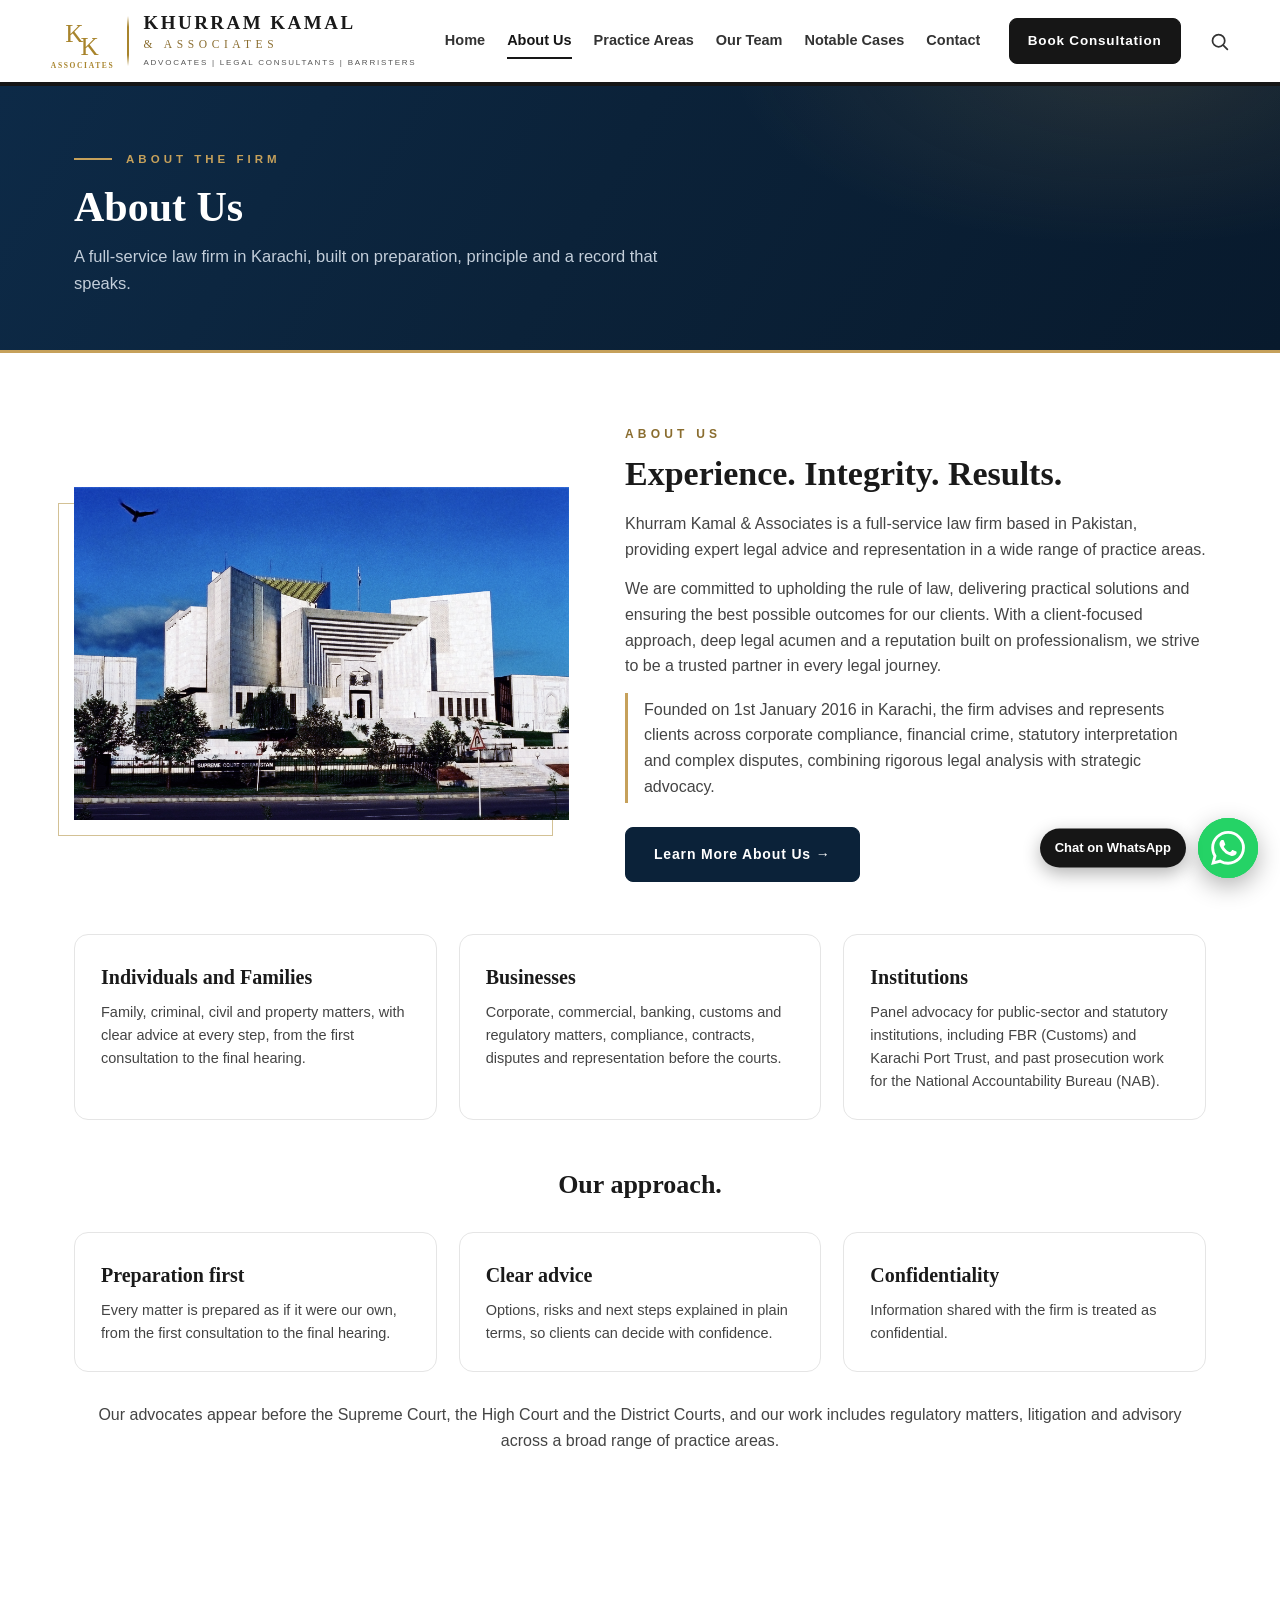
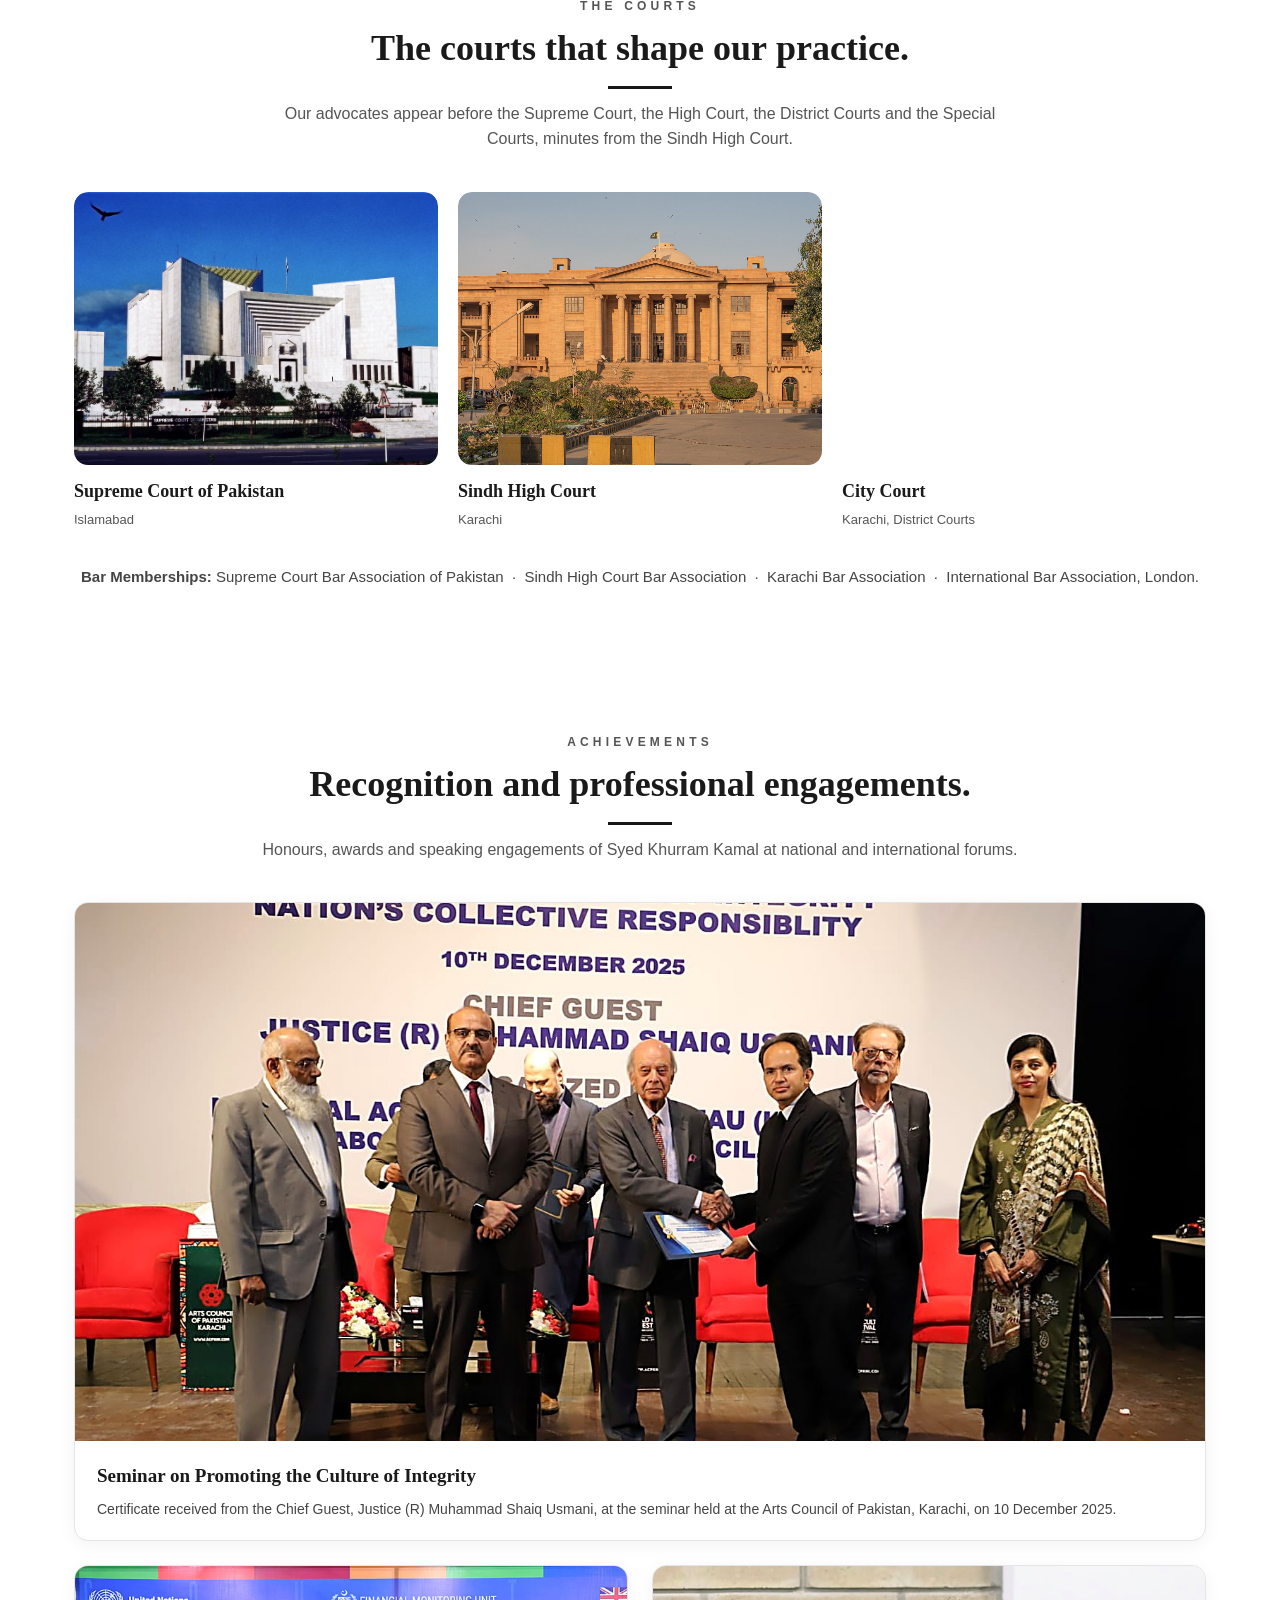
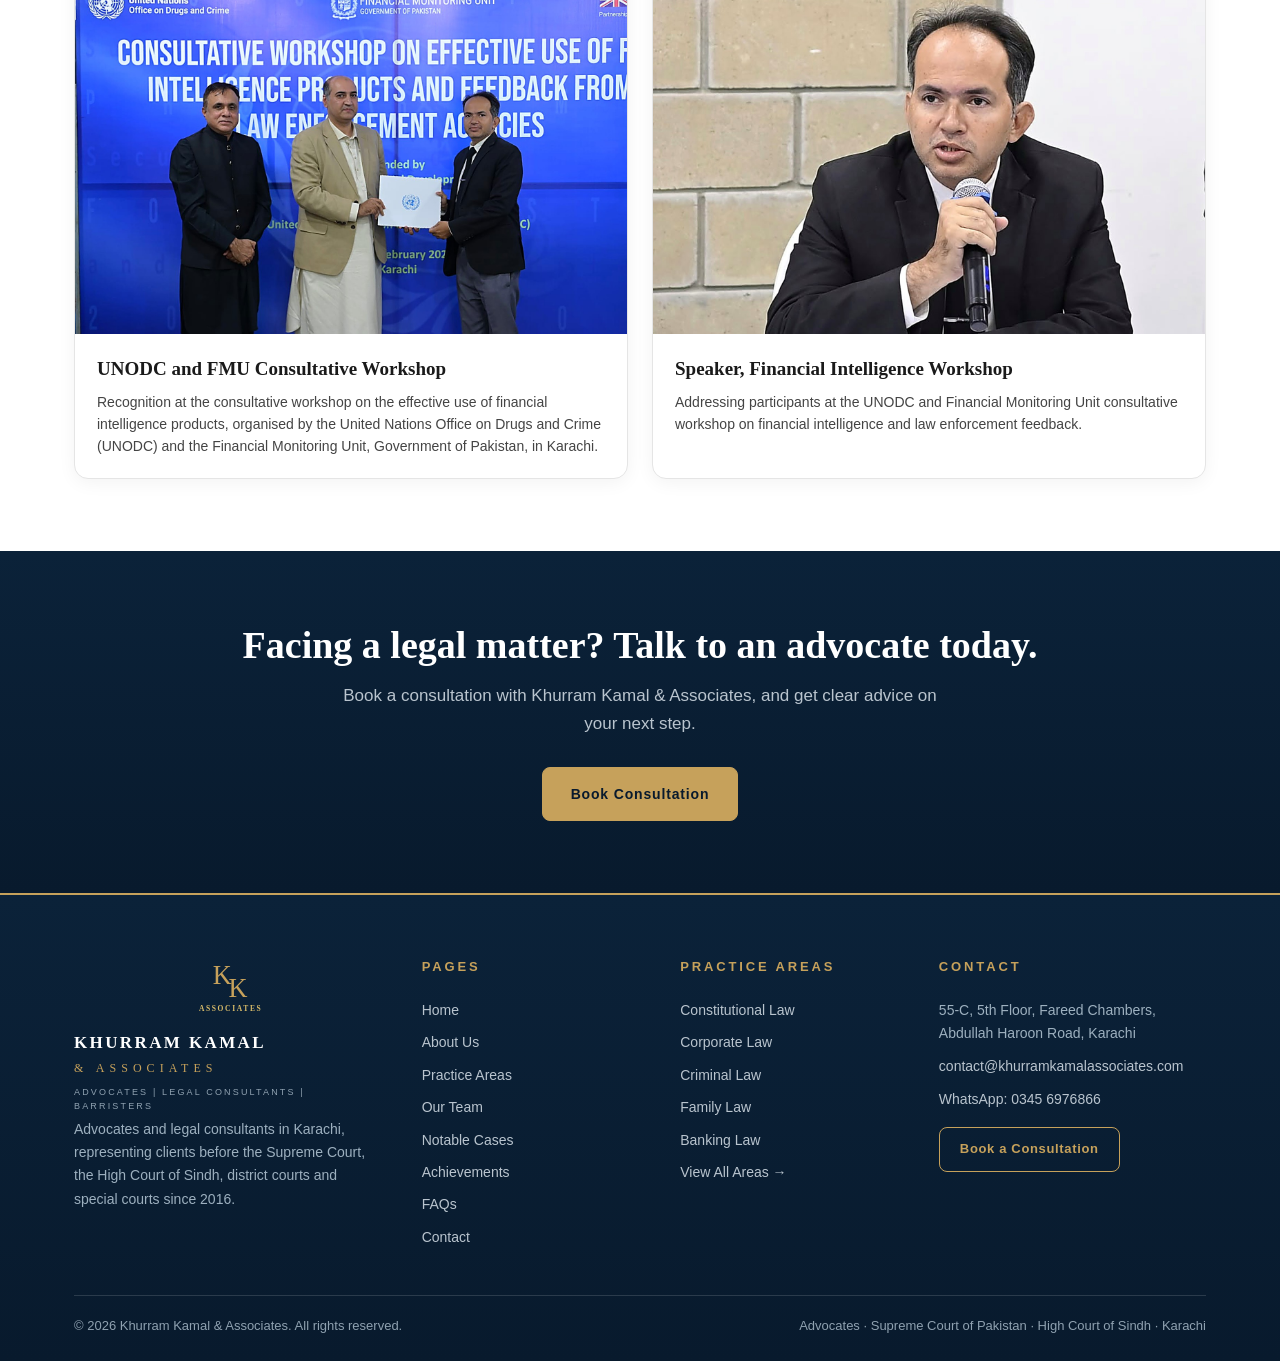
==== commit f72e824c: "SEO: sitemap, robots, canonical and og:url on all pages" ====
--- a/about.html
+++ b/about.html
@@ -5,6 +5,8 @@
 <meta name="viewport" content="width=device-width, initial-scale=1.0">
 <link rel="icon" href="data:image/svg+xml,%3Csvg xmlns='http://www.w3.org/2000/svg' viewBox='0 0 64 64'%3E%3Ctext x='23' y='38' text-anchor='middle' font-family='Georgia,serif' font-size='30' fill='%23A8842C'%3EK%3C/text%3E%3Ctext x='41' y='53' text-anchor='middle' font-family='Georgia,serif' font-size='30' fill='%23A8842C'%3EK%3C/text%3E%3C/svg%3E">
 <title>About Us | Khurram Kamal & Associates, Karachi</title>
+<link rel="canonical" href="https://khurramkamalassociates.com/about.html">
+<meta property="og:url" content="https://khurramkamalassociates.com/about.html">
 <meta name="description" content="About Khurram Kamal & Associates, a full-service litigation law firm in Karachi, founded in 2016. Experience, integrity and results before the Supreme Court, the High Court and district courts.">
 <meta property="og:type" content="website">
 <meta property="og:title" content="About Us | Khurram Kamal & Associates, Karachi">
